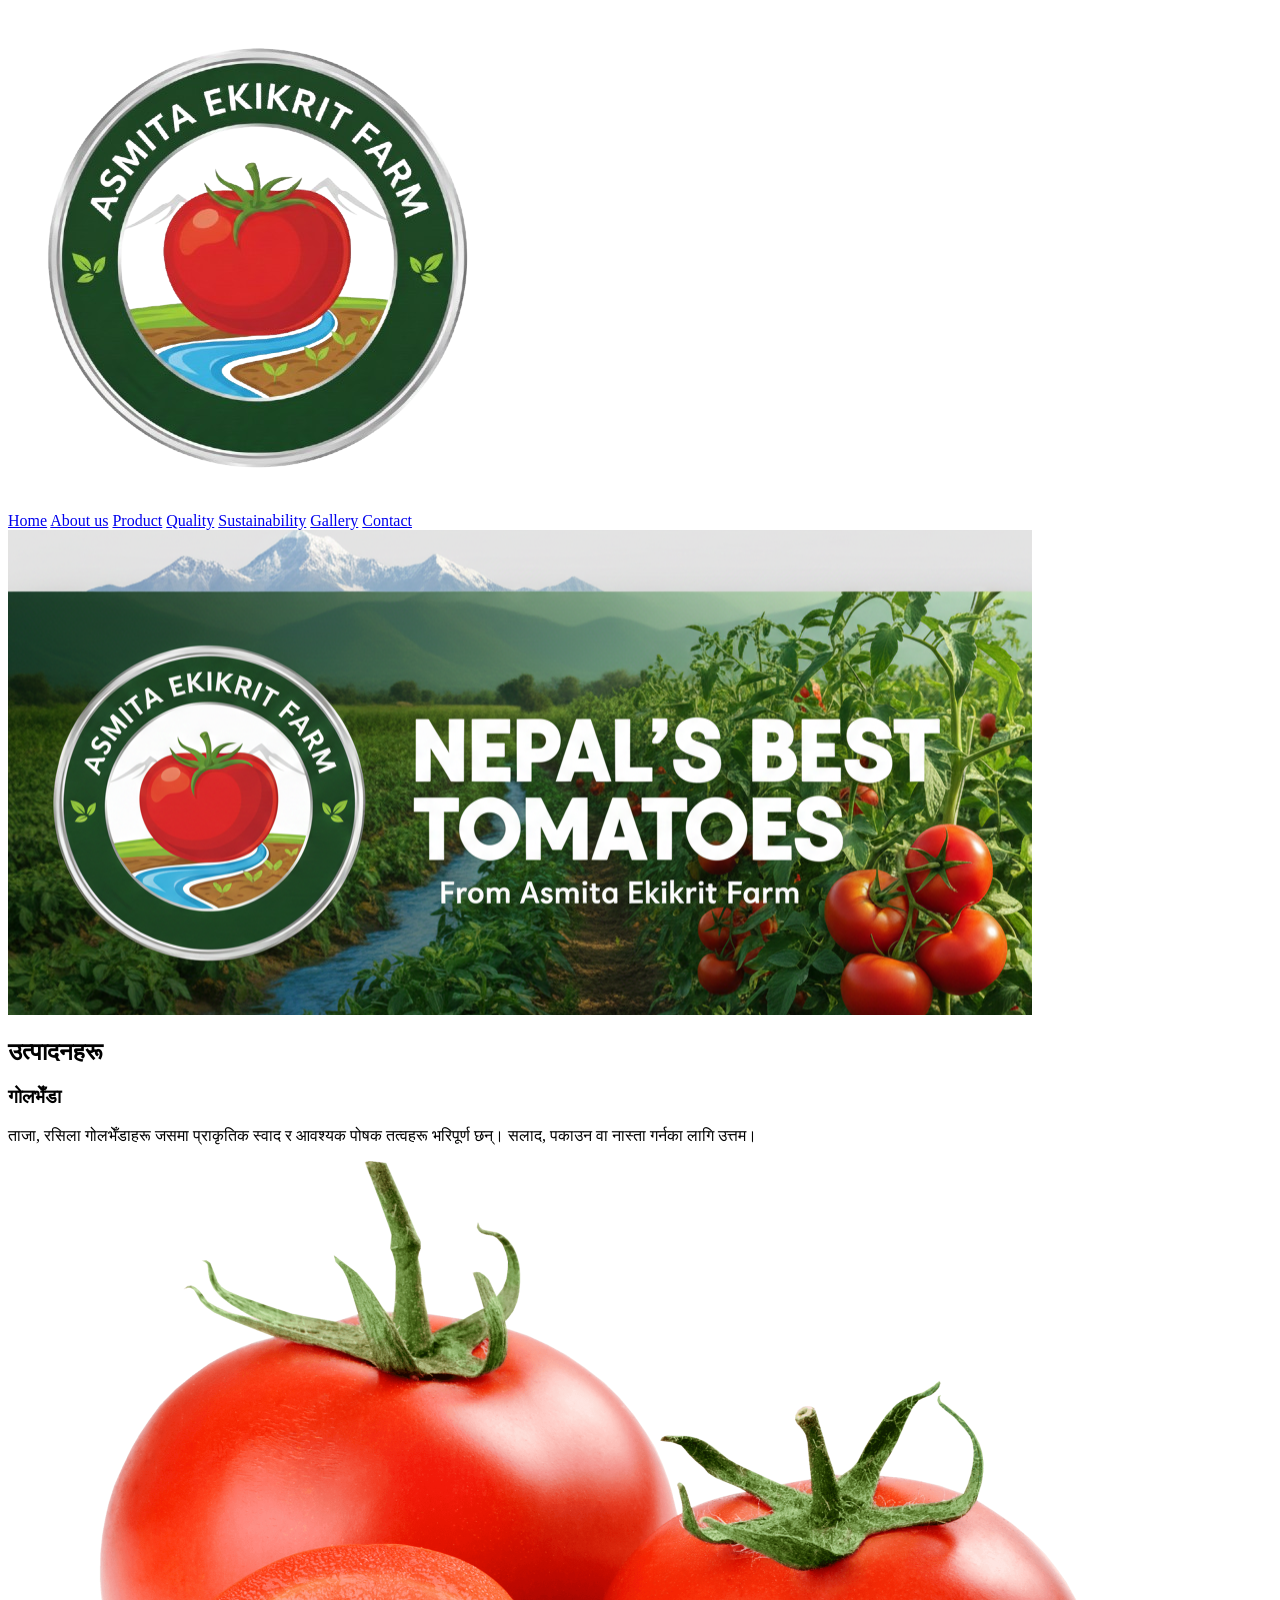
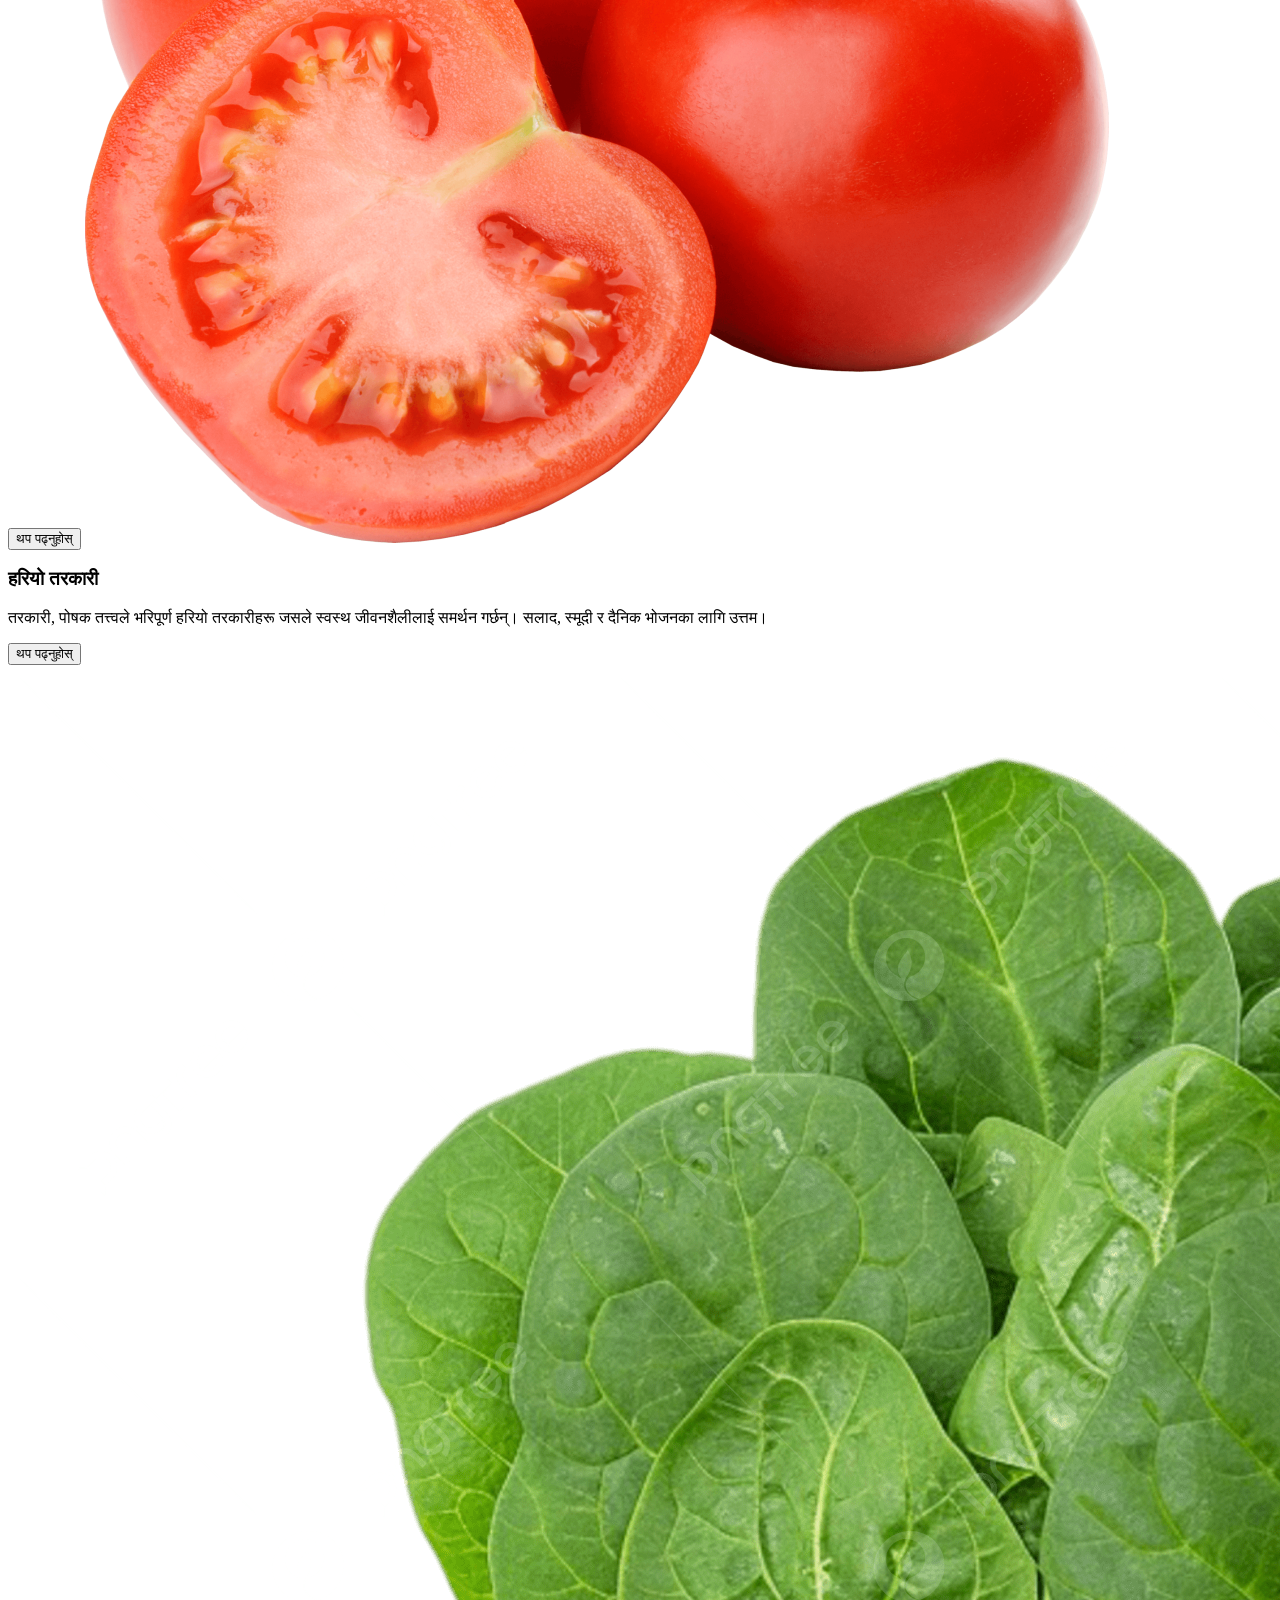
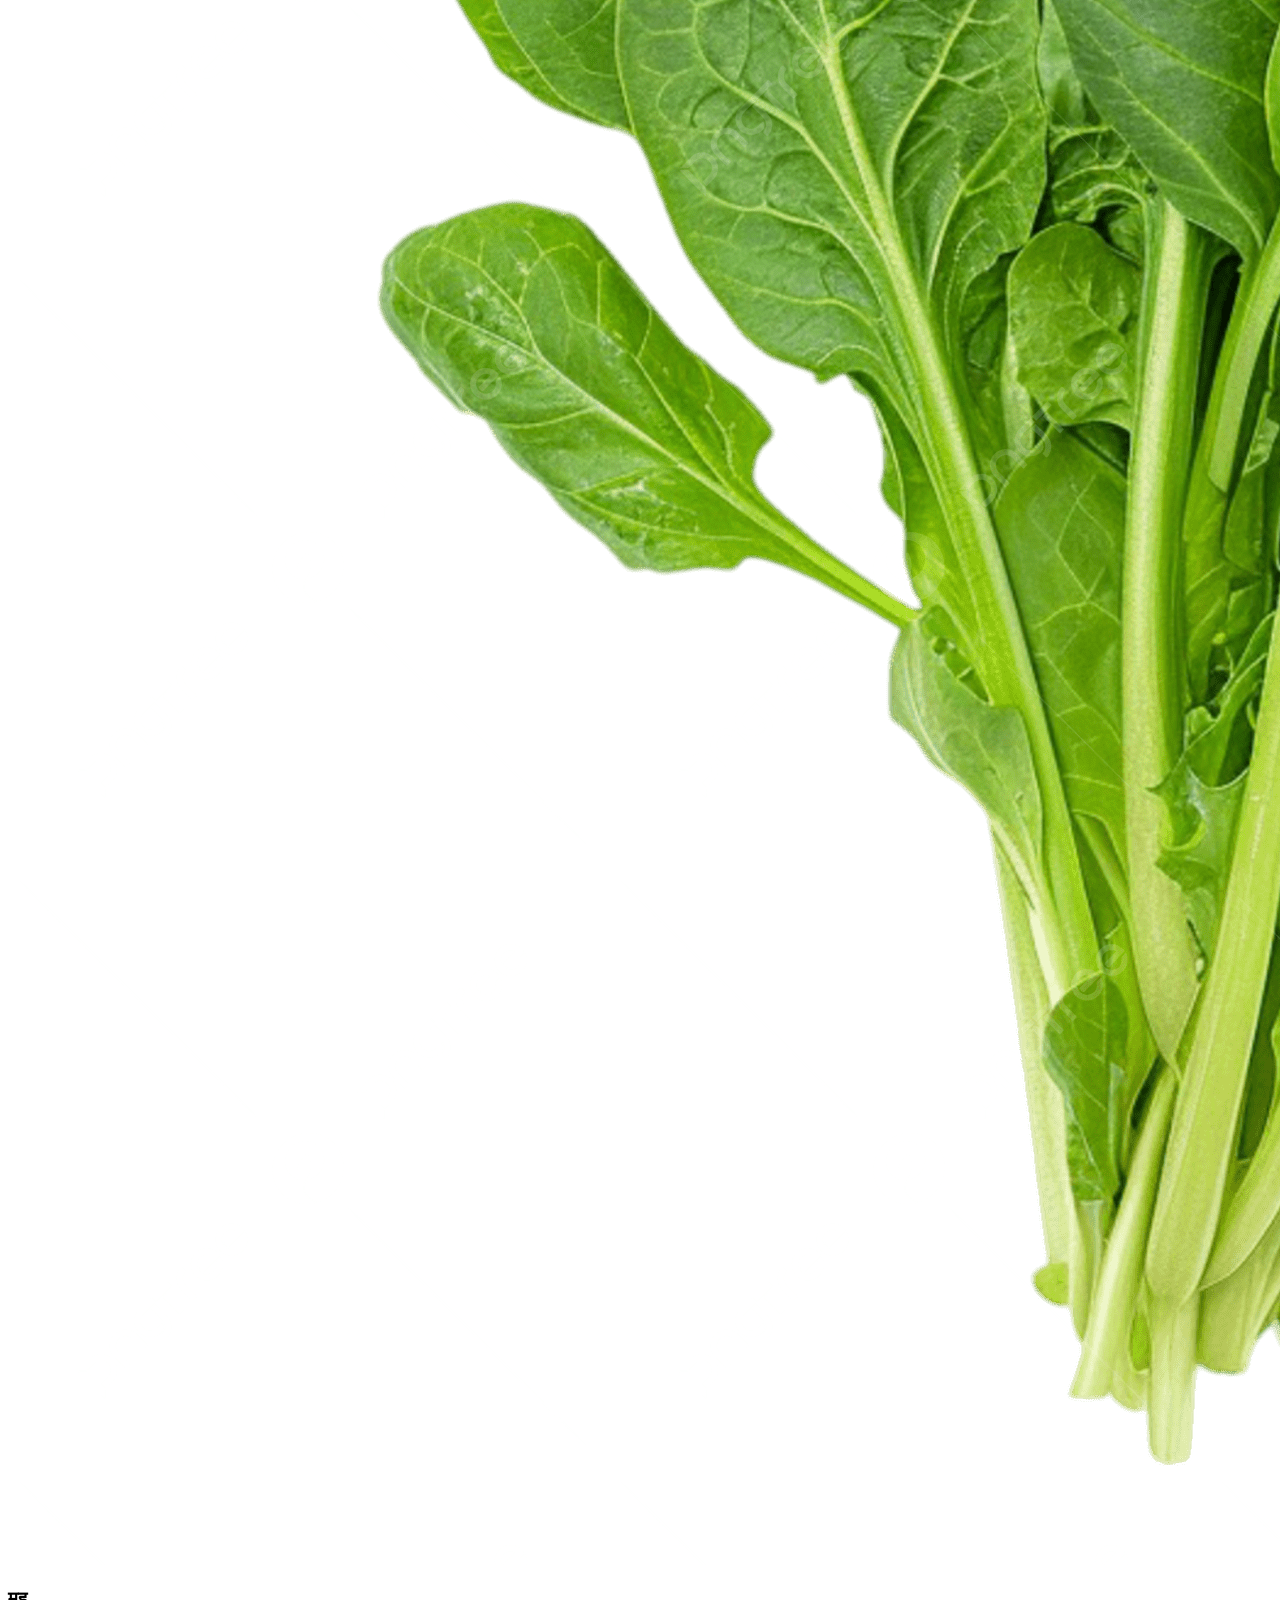
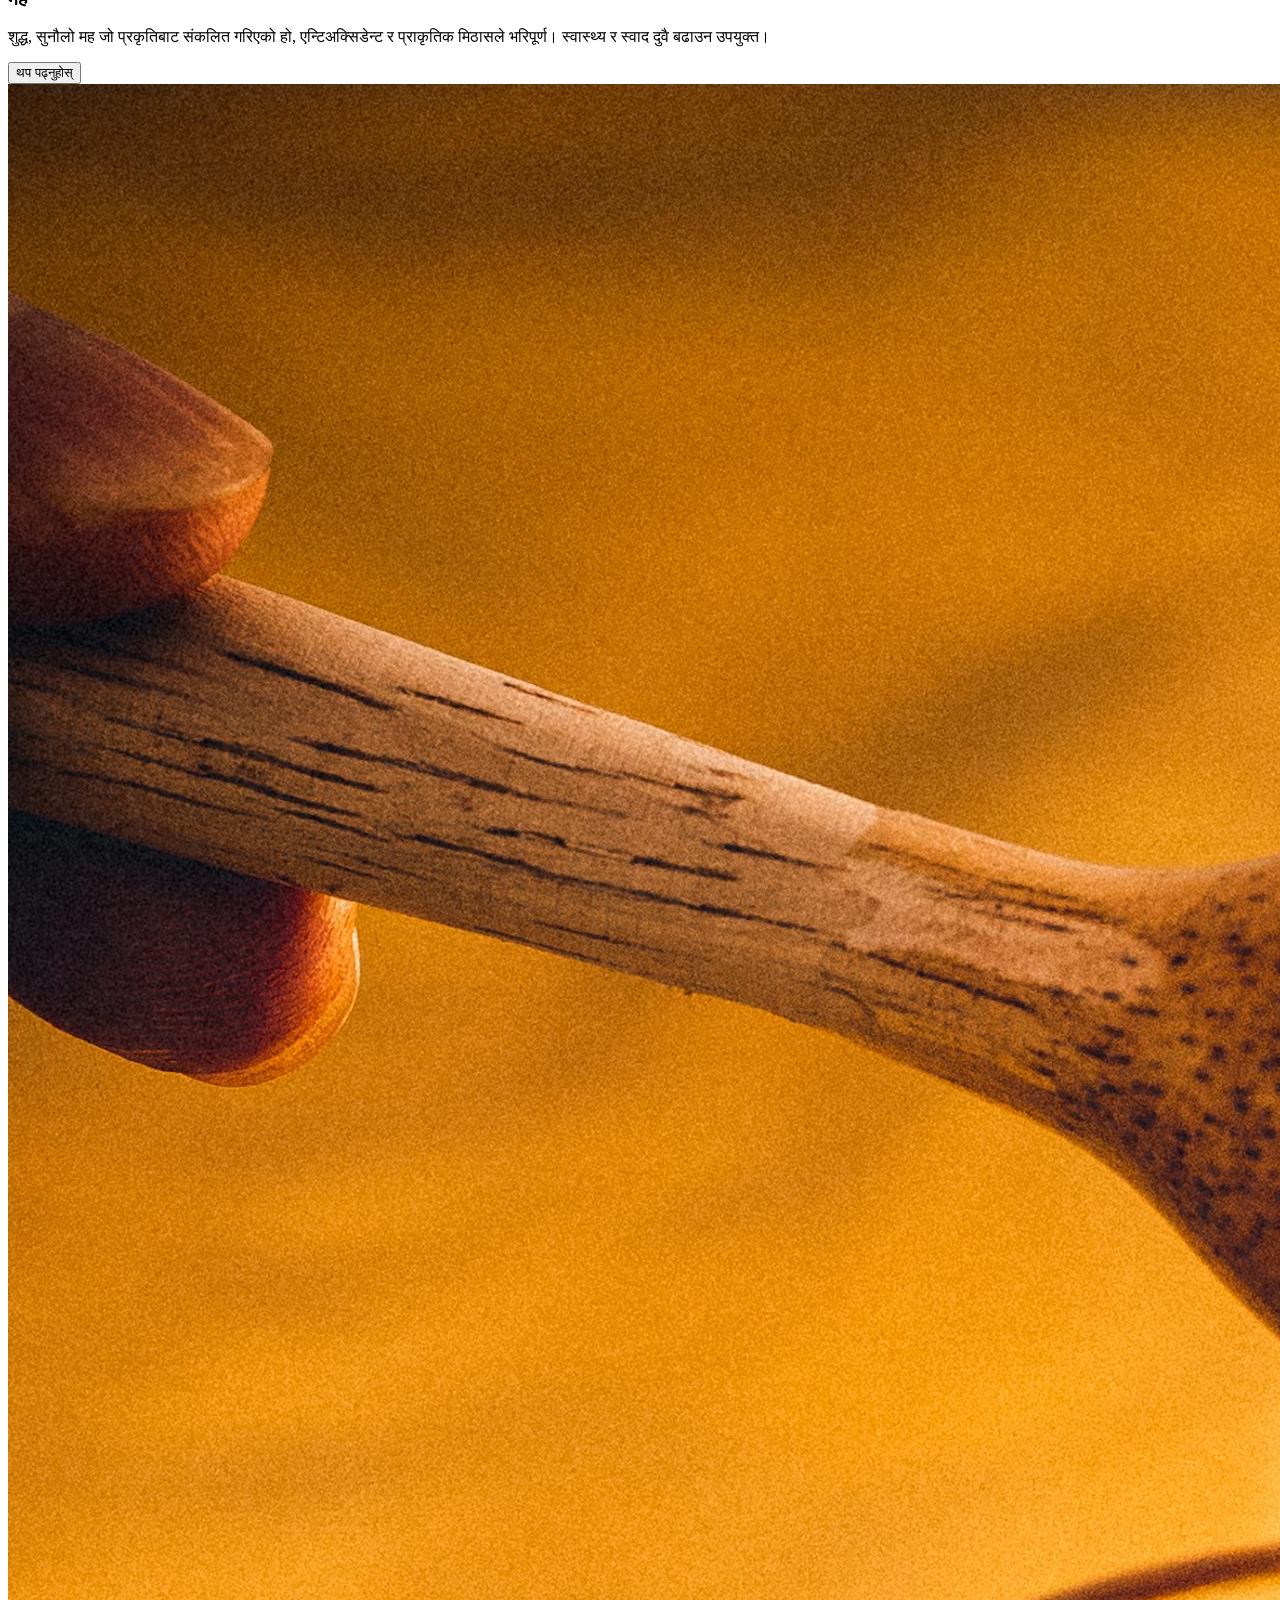
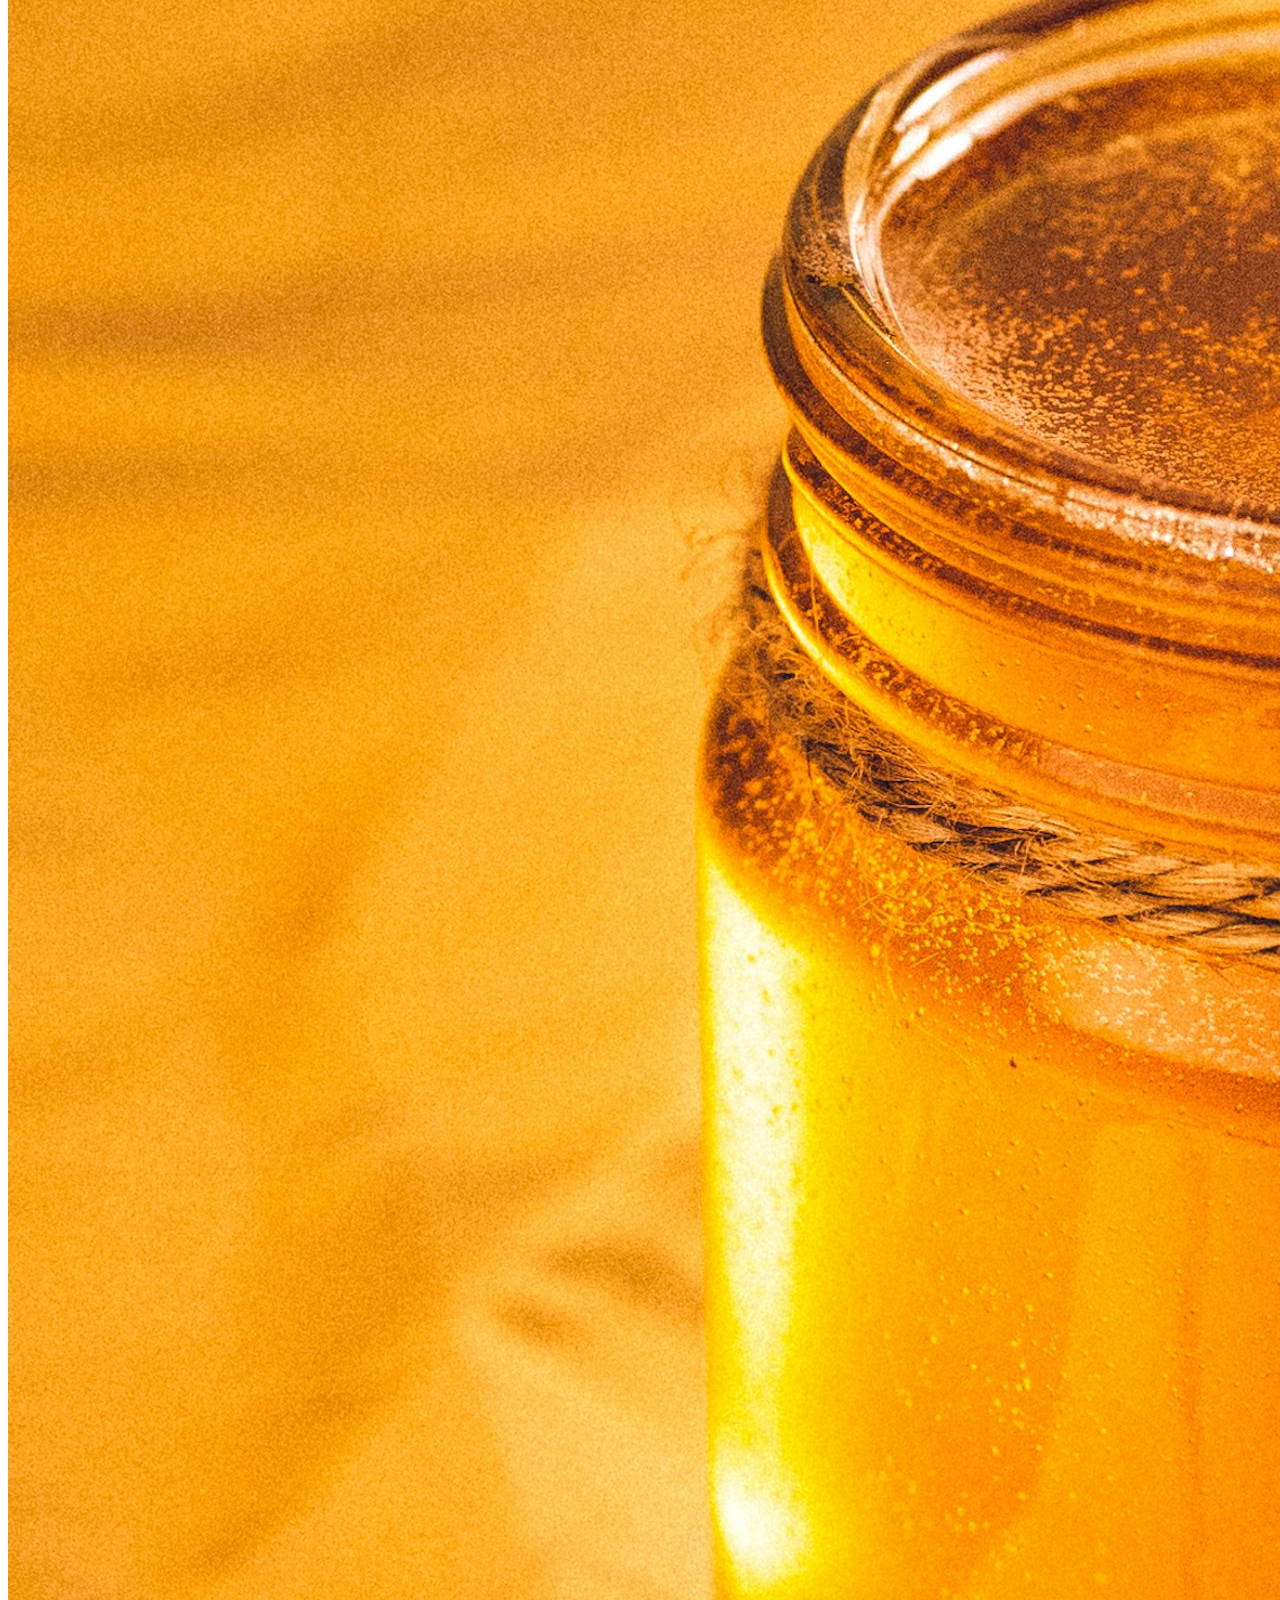
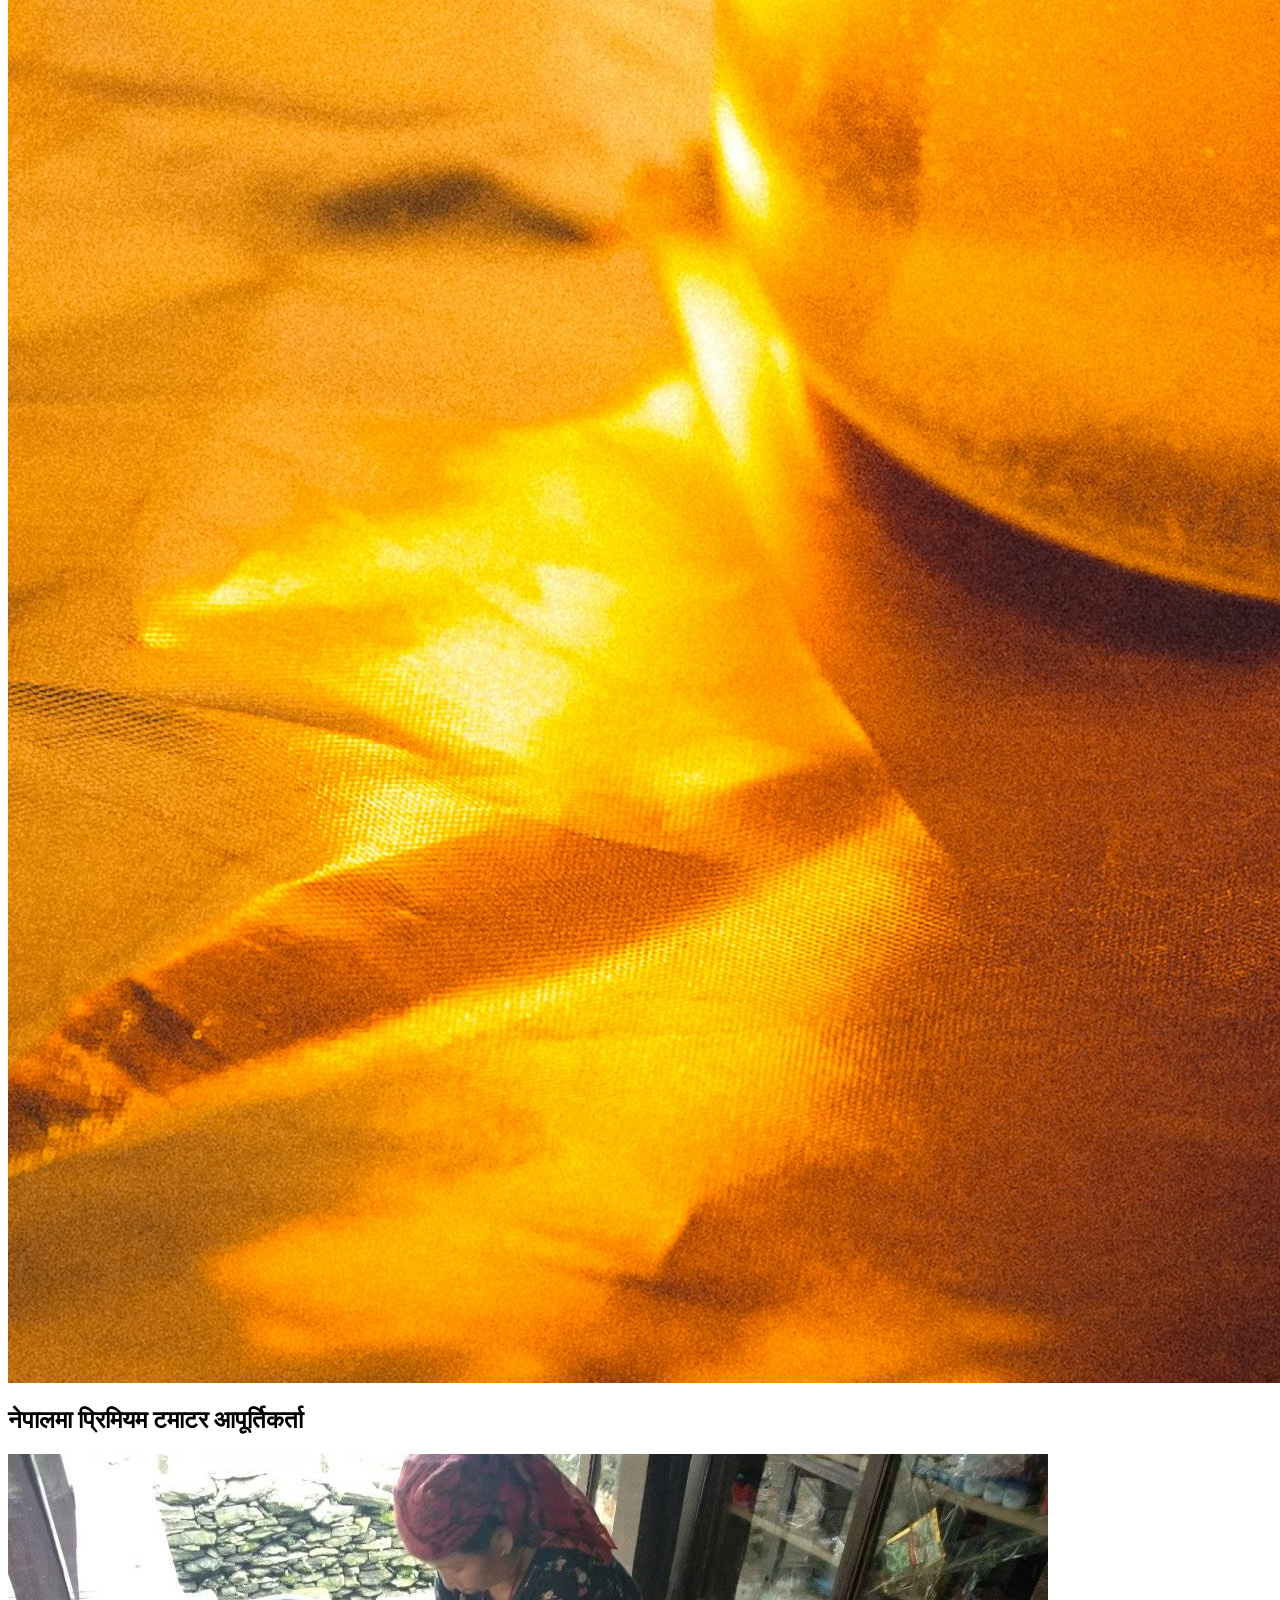
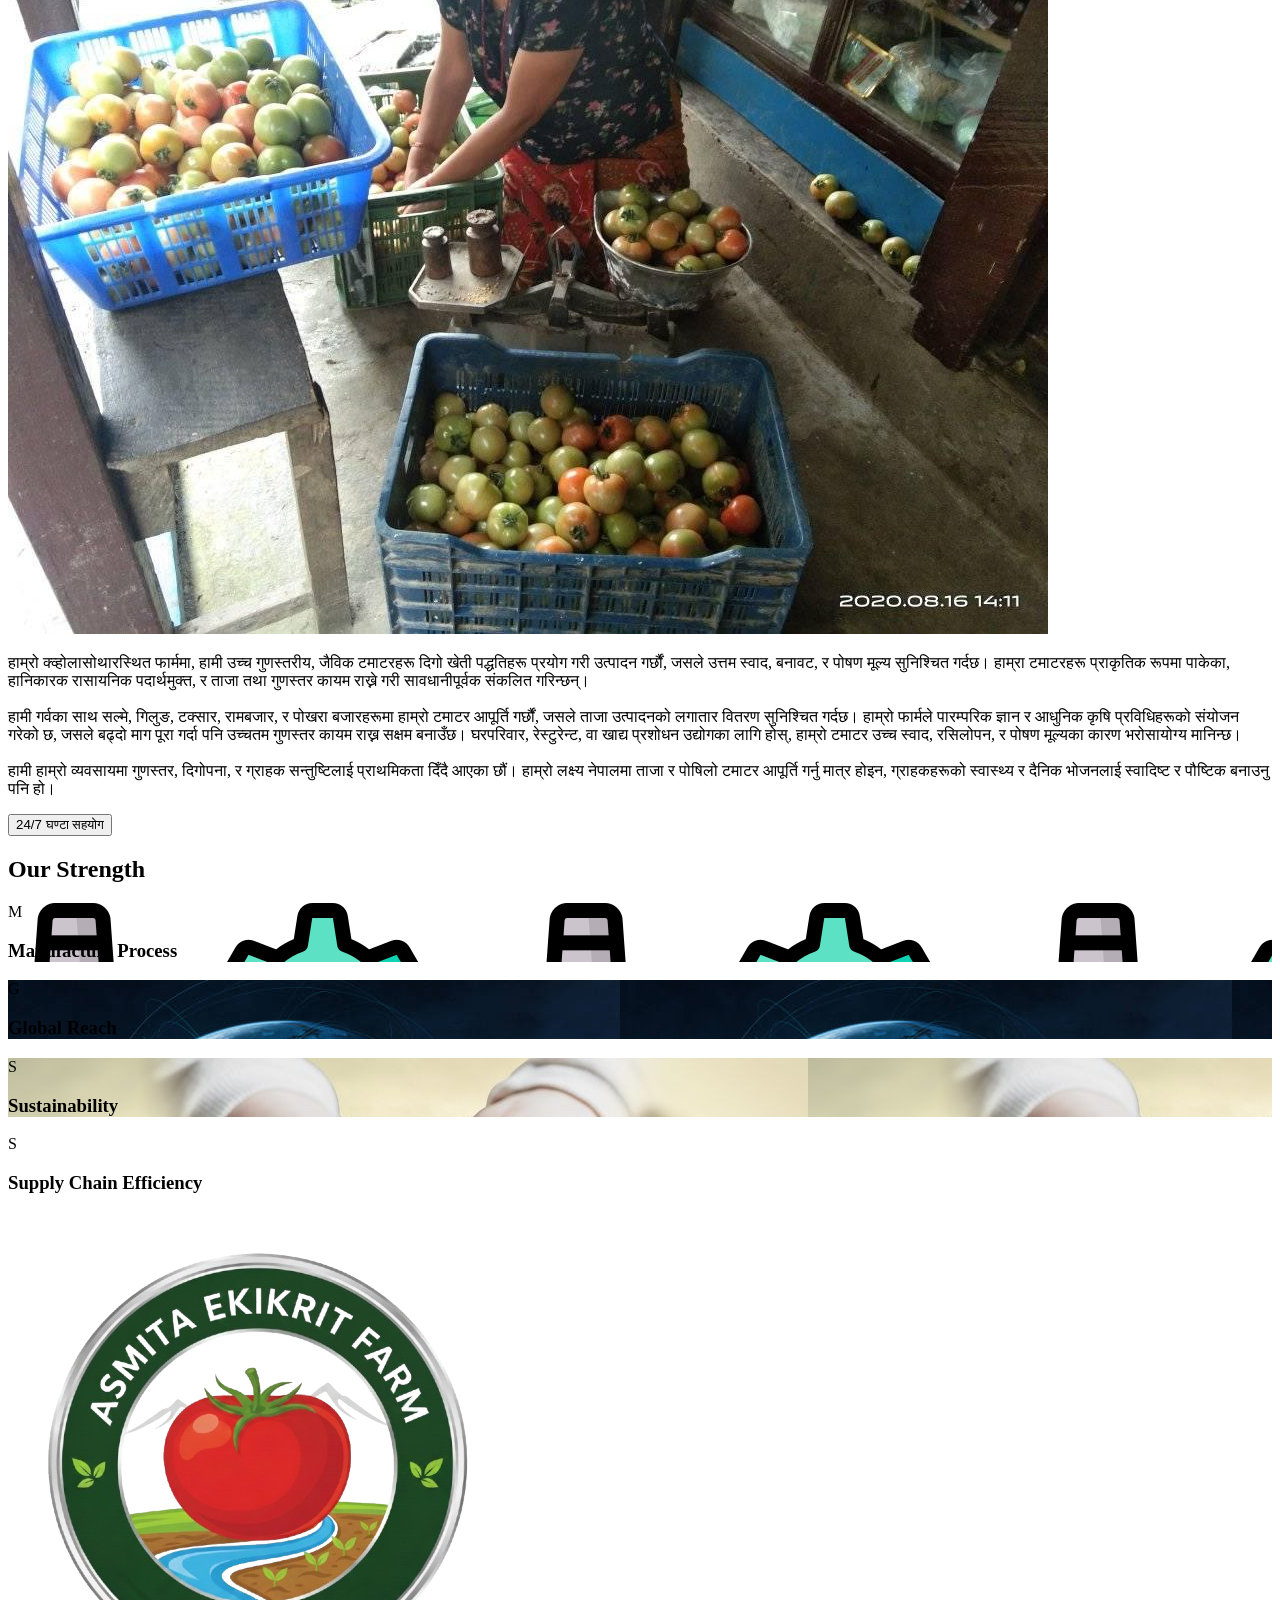
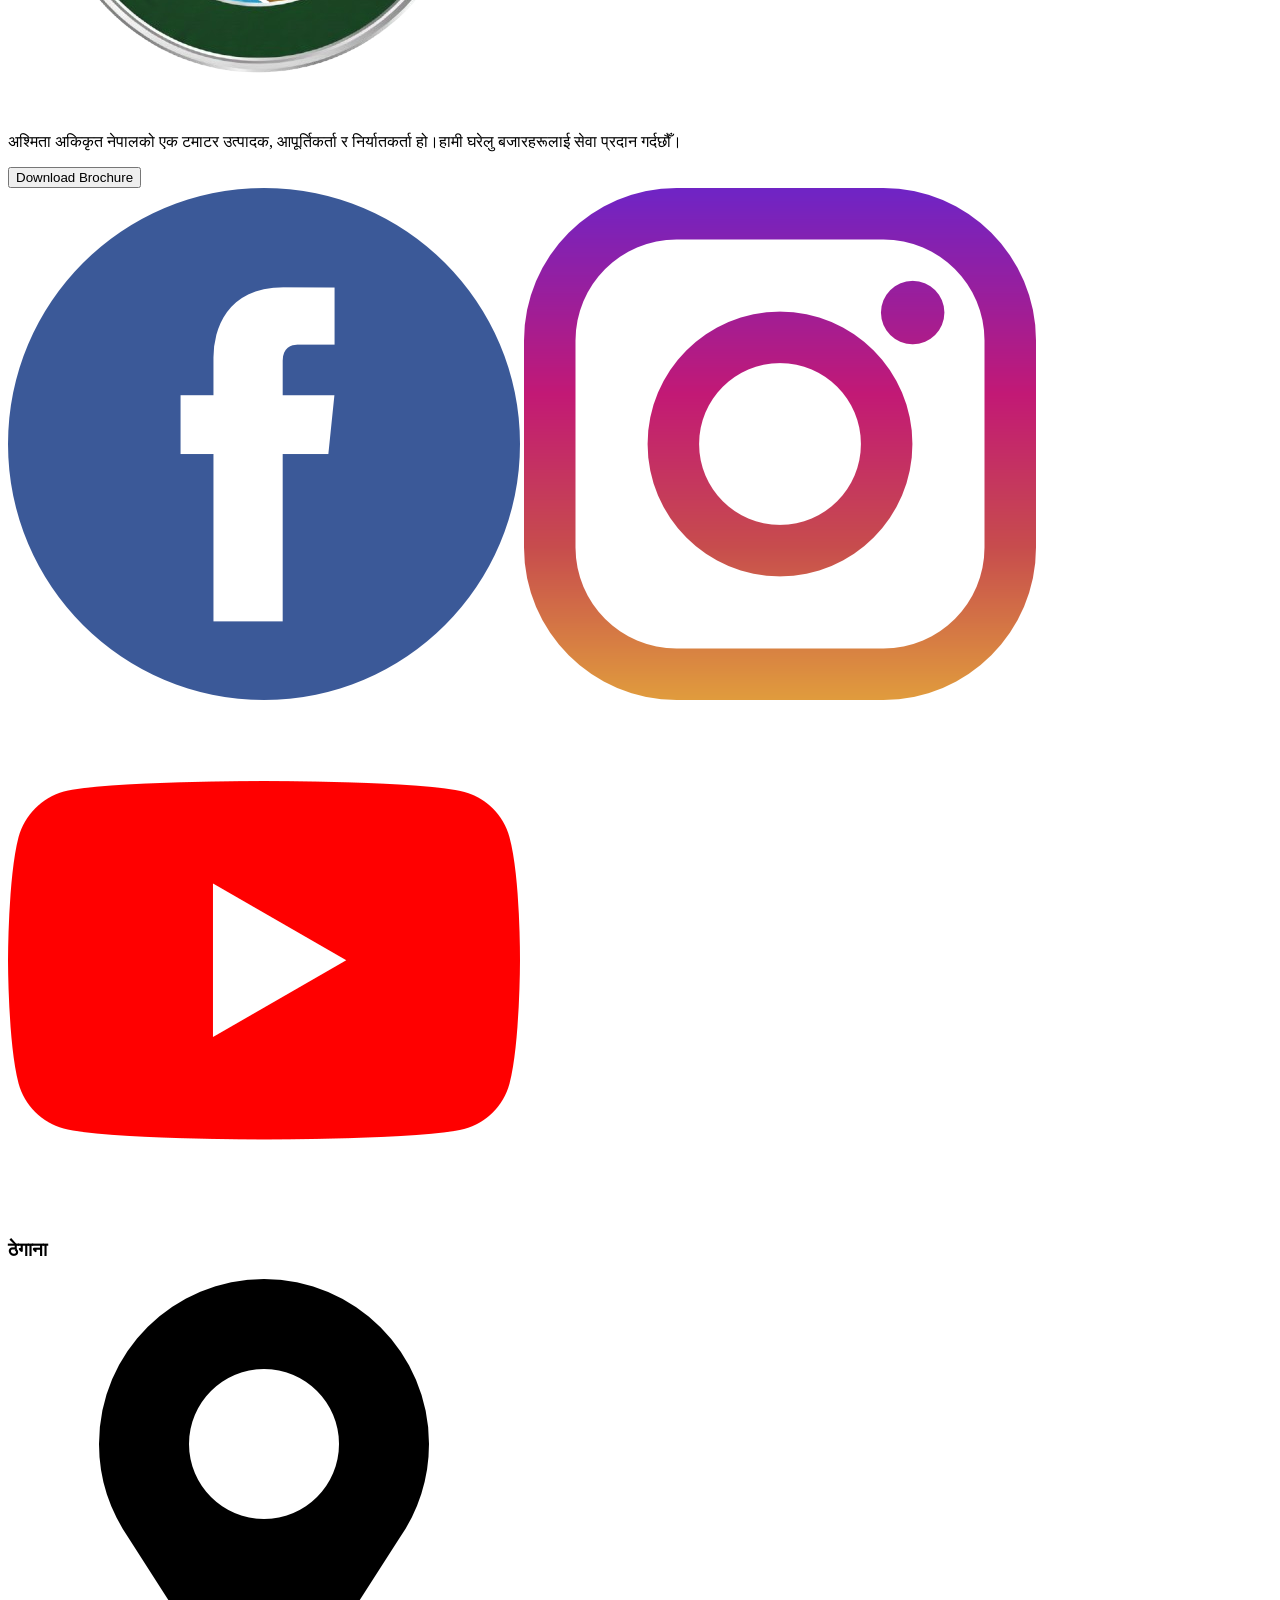
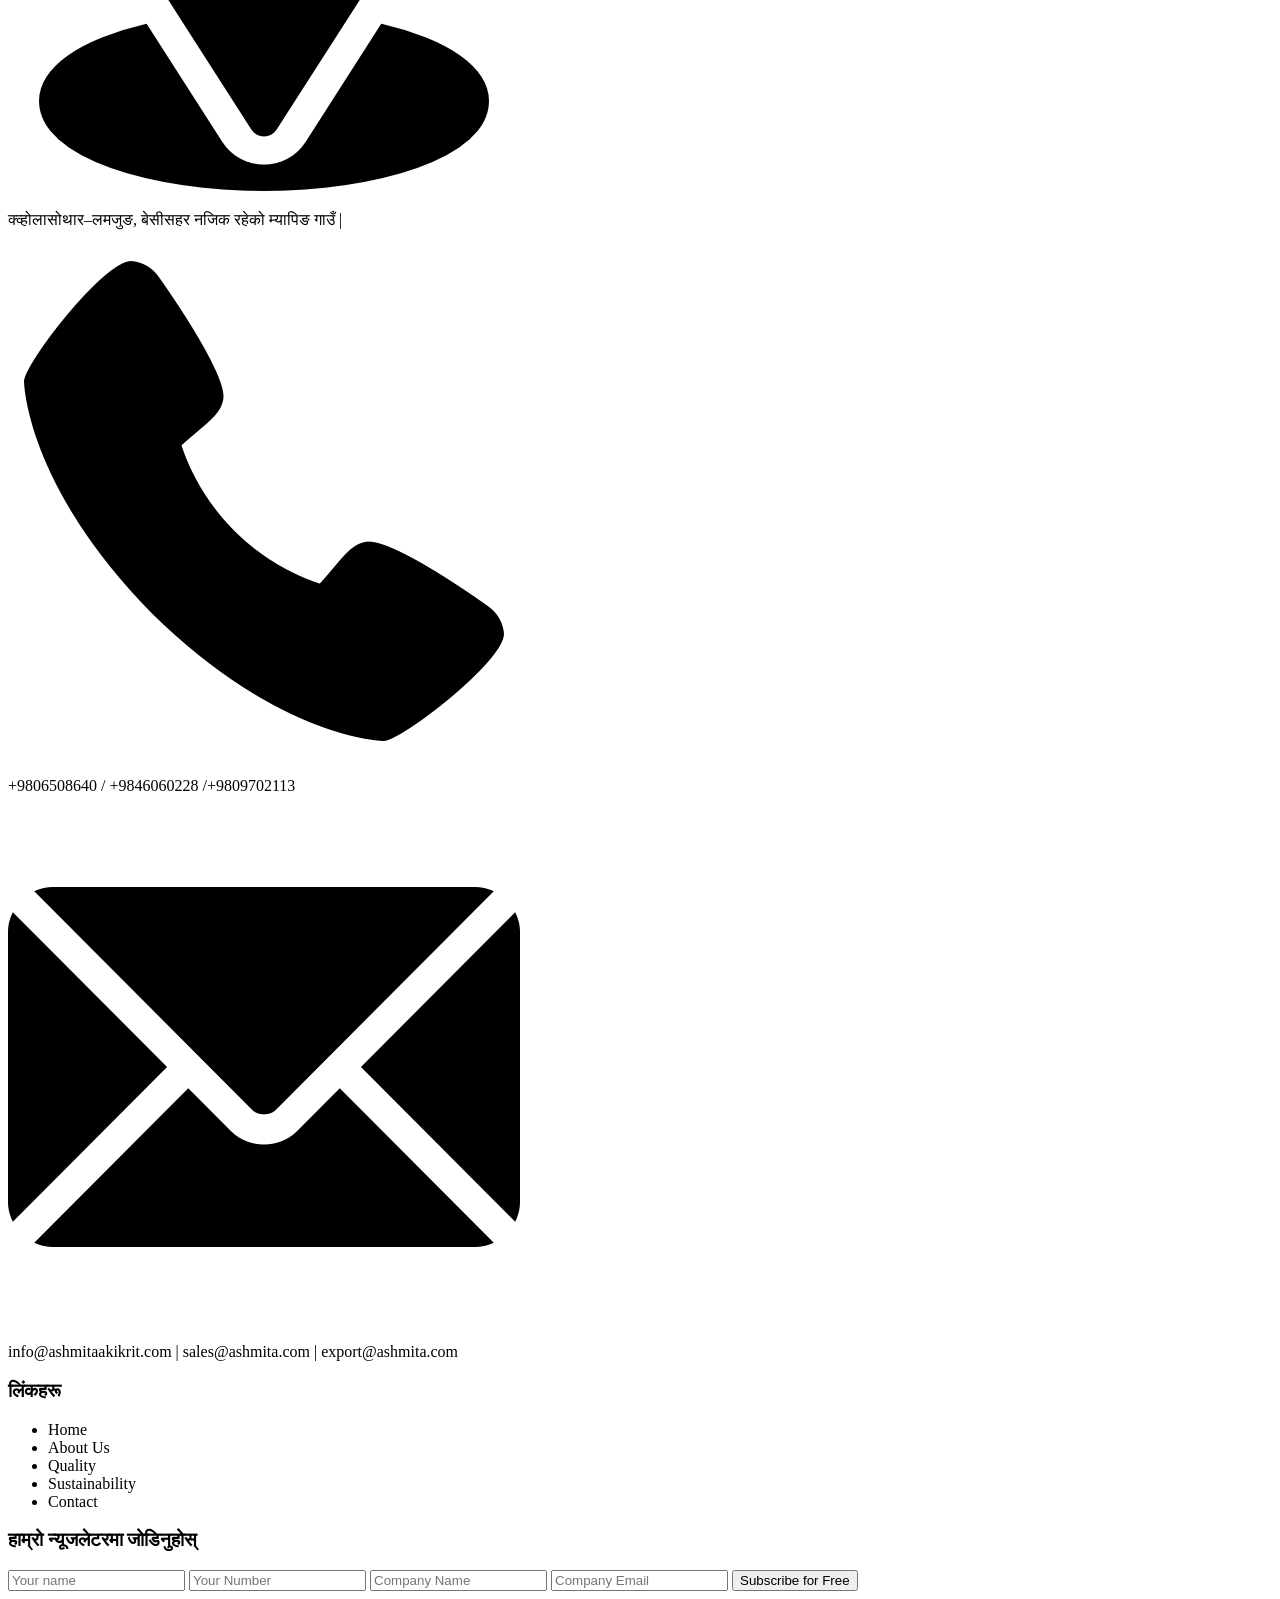
==== index.html @ 780a7db2 "Add files via upload" ====
<!DOCTYPE html>
<html lang="en">
<head>
    <meta charset="UTF-8">
    <meta name="viewport" content="width=device-width, initial-scale=1.0">
    <title>Document</title>
    <link rel="stylesheet" href="index.css">
    
</head>
<body>
    <header>        
        <nav id="navCont">
           <div id="logo">
            <img id="logo-img" src="/image/logo-removebg-preview.png" alt="logo alt">
        </div>

            <a class="nav" href="#home">Home</a>
            <a class="nav" href="#">About us</a>
            <a class="nav" href="#">Product</a>
            <a class="nav" href="#">Quality</a>
            <a class="nav" href="#">Sustainability</a>
            <a class="nav" href="#">Gallery</a>
            <a class="nav" href="#">Contact</a>
        </nav>
    </header>



    




    <main>
        <div id="banner">
            <img id="banner-pho" src="/image/banner2.png" alt="banner">
        </div>
        


    
            <h2 id="prod">उत्पादनहरू</h2>

            <div id="products">

            <!--product 1-->
              <div class="prod-box">
                <h3 >गोलभेँडा</h3>
                <p class="textpr">ताजा, रसिला गोलभेँडाहरू जसमा प्राकृतिक स्वाद र आवश्यक पोषक तत्वहरू भरिपूर्ण छन्। सलाद, पकाउन वा नास्ता गर्नका लागि उत्तम।

                </p>

                <div class="btn-img" >
                <button class="read">थप पढ्नुहोस्</button>
                <img class="p-img" src="/image/tomato.png" alt="">
            </div>
            </div>

            <!--prooduct2-->
            <div class="prod-box">
                <h3 >हरियो तरकारी</h3>
                <p class="textpr">तरकारी, पोषक तत्त्वले भरिपूर्ण हरियो तरकारीहरू जसले स्वस्थ जीवनशैलीलाई समर्थन गर्छन्। सलाद, स्मूदी र दैनिक भोजनका लागि उत्तम।
                </p>
                 <div class="btn-img">
                 <button class="read">थप पढ्नुहोस्</button>
                 <img class="p-img" src="/image/green2.png" alt="">
                </div>
            </div>

            <!--product 3-->


            <div class="prod-box">
                <h3 >मह</h3>
                 <p class="textpr">शुद्ध, सुनौलो मह जो प्रकृतिबाट संकलित गरिएको हो, एन्टिअक्सिडेन्ट र प्राकृतिक मिठासले भरिपूर्ण। स्वास्थ्य र स्वाद दुवै बढाउन उपयुक्त।
                 </p>
                 <div class="btn-img">
                 <button class="read">थप पढ्नुहोस्</button>
                 <img class="p-img" src="/image/hoeny.jpg" alt="">
                 </div>
            </div>

        </div>

        





        

        <h2 id="hsupply">नेपालमा प्रिमियम टमाटर आपूर्तिकर्ता</h2>
         <div id="supply">
          
            <div id="supplydesc">
                <img id="supplyimg" src="/image/supply.jpg" alt="">
                <p id="psupply">
                    हाम्रो क्व्होलासोथारस्थित फार्ममा, हामी उच्च <span class="bold-sup"> गुणस्तरीय, जैविक </span> टमाटरहरू दिगो खेती पद्धतिहरू प्रयोग गरी उत्पादन गर्छौं, जसले उत्तम स्वाद, बनावट, र पोषण मूल्य सुनिश्चित गर्दछ। हाम्रा टमाटरहरू प्राकृतिक रूपमा पाकेका, हानिकारक रासायनिक पदार्थमुक्त, र ताजा तथा गुणस्तर कायम राख्ने गरी सावधानीपूर्वक संकलित गरिन्छन्।
                    <br>
                    <br>
                         हामी गर्वका साथ सल्मे, <span class="bold-sup"> गिलुङ, टक्सार, रामबजार, र पोखरा </span> बजारहरूमा हाम्रो टमाटर आपूर्ति गर्छौं, जसले ताजा उत्पादनको लगातार वितरण सुनिश्चित गर्दछ। हाम्रो फार्मले पारम्परिक ज्ञान र आधुनिक कृषि प्रविधिहरूको संयोजन गरेको छ, जसले बढ्दो माग पूरा गर्दा पनि उच्चतम गुणस्तर कायम राख्न सक्षम बनाउँछ। घरपरिवार, रेस्टुरेन्ट, वा खाद्य प्रशोधन उद्योगका लागि होस्, हाम्रो टमाटर उच्च स्वाद, रसिलोपन, र पोषण मूल्यका कारण भरोसायोग्य मानिन्छ।
                    <br>
                    <br>
                        हामी हाम्रो व्यवसायमा गुणस्तर, दिगोपना, र ग्राहक सन्तुष्टिलाई प्राथमिकता दिँदै आएका छौं। हाम्रो लक्ष्य नेपालमा ताजा र पोषिलो टमाटर आपूर्ति गर्नु मात्र होइन, ग्राहकहरूको स्वास्थ्य र दैनिक भोजनलाई स्वादिष्ट र पौष्टिक बनाउनु पनि हो।

                </p>
             </div>
             <button id="supplybtn">24/7 घण्टा सहयोग</button>
        </div>

        



<h2 id="h-stren">Our Strength</h2>

<div id="strength">
    <div id="str-cont">

        <div class="str-box" style="background-image: url('/image/manufacture.png');">
            <p class="p-str">M</p>
            <h3 class="h-str">Manufacture Process</h3>
        </div>

        <div class="str-box" style="background-image: url('/image/global2.jpg');">
            <p class="p-str">G</p>
            <h3 class="h-str">Global Reach</h3>
        </div>

        <div class="str-box" style="background-image: url('/image/sustainability.jpg');">
            <p class="p-str">S</p>
            <h3 class="h-str">Sustainability</h3>
        </div>

        <div class="str-box" style="background-image: url('/image/supply.avif');">
            <p class="p-str">S</p>
            <h3 class="h-str">Supply Chain Efficiency</h3>
        </div>

    </div>
</div>
    </main>


<footer>
    <div id="footer">

        <!-- First Column -->
        <div class="footer-c">
            <img id="logo-e" src="/image/logo-removebg-preview.png" alt="">

            <p id="p-e">
                अश्मिता अकिकृत नेपालको एक टमाटर उत्पादक, आपूर्तिकर्ता र निर्यातकर्ता हो।हामी घरेलु बजारहरूलाई सेवा प्रदान गर्दछौँ।
            </p>

            <button id="btn-e">Download Brochure</button>

            <div id="social">
                <a href="#"><img class="img-e" src="/image/facebook.png" alt=""></a>
                <a href="#"><img class="img-e" src="/image/instagram.png" alt=""></a>
                <a href="#"><img class="img-e" src="/image/youtube.png" alt=""></a>
            </div>
        </div>

        <!-- Second Column -->
        <div class="footer-c">
            <h3 class="info-he">ठेगाना</h3>

            <div class="info">
                <img class="info-img" src="/image/location.png" alt="">
                <p>क्व्होलासोथार–लमजुङ, बेसीसहर नजिक रहेको म्यापिङ गाउँ |</p>
            </div>

            <div class="info">
                <img class="info-img" src="/image/phone-call.png" alt="">
                <p>+9806508640 / +9846060228 /+9809702113</p>
            </div>

            <div class="info">
                <img class="info-img" src="/image/email.png" alt="">
                <p>info@ashmitaakikrit.com | sales@ashmita.com | export@ashmita.com</p>
            </div>
        </div>

        <!-- Third Column -->
        <div class="footer-c">
            <h3 class="info-he">लिंकहरू</h3>

            <ul id="list-links">
                <li>Home</li>
                <li>About Us</li>
                <li>Quality</li>
                <li>Sustainability</li>
                <li>Contact</li>
            </ul>
        </div>

        <!-- Fourth Column -->
        <div id="footer-join" class="footer-c">
            <h3 class="info-he">हाम्रो न्यूजलेटरमा जोडिनुहोस्</h3>
            <form action="/index.php">
            <input class="input" placeholder="Your name" type="text">
            <input class="input" placeholder="Your Number" type="number">
            <input class="input" placeholder="Company Name" type="text">
            <input class="input" placeholder="Company Email" type="email">

            <button type="submit" id="sub">Subscribe for Free</button>
            </form>
        </div>

    </div>
</footer>
     <script src="ind2ex.js"></script>
    
</body>
</html>
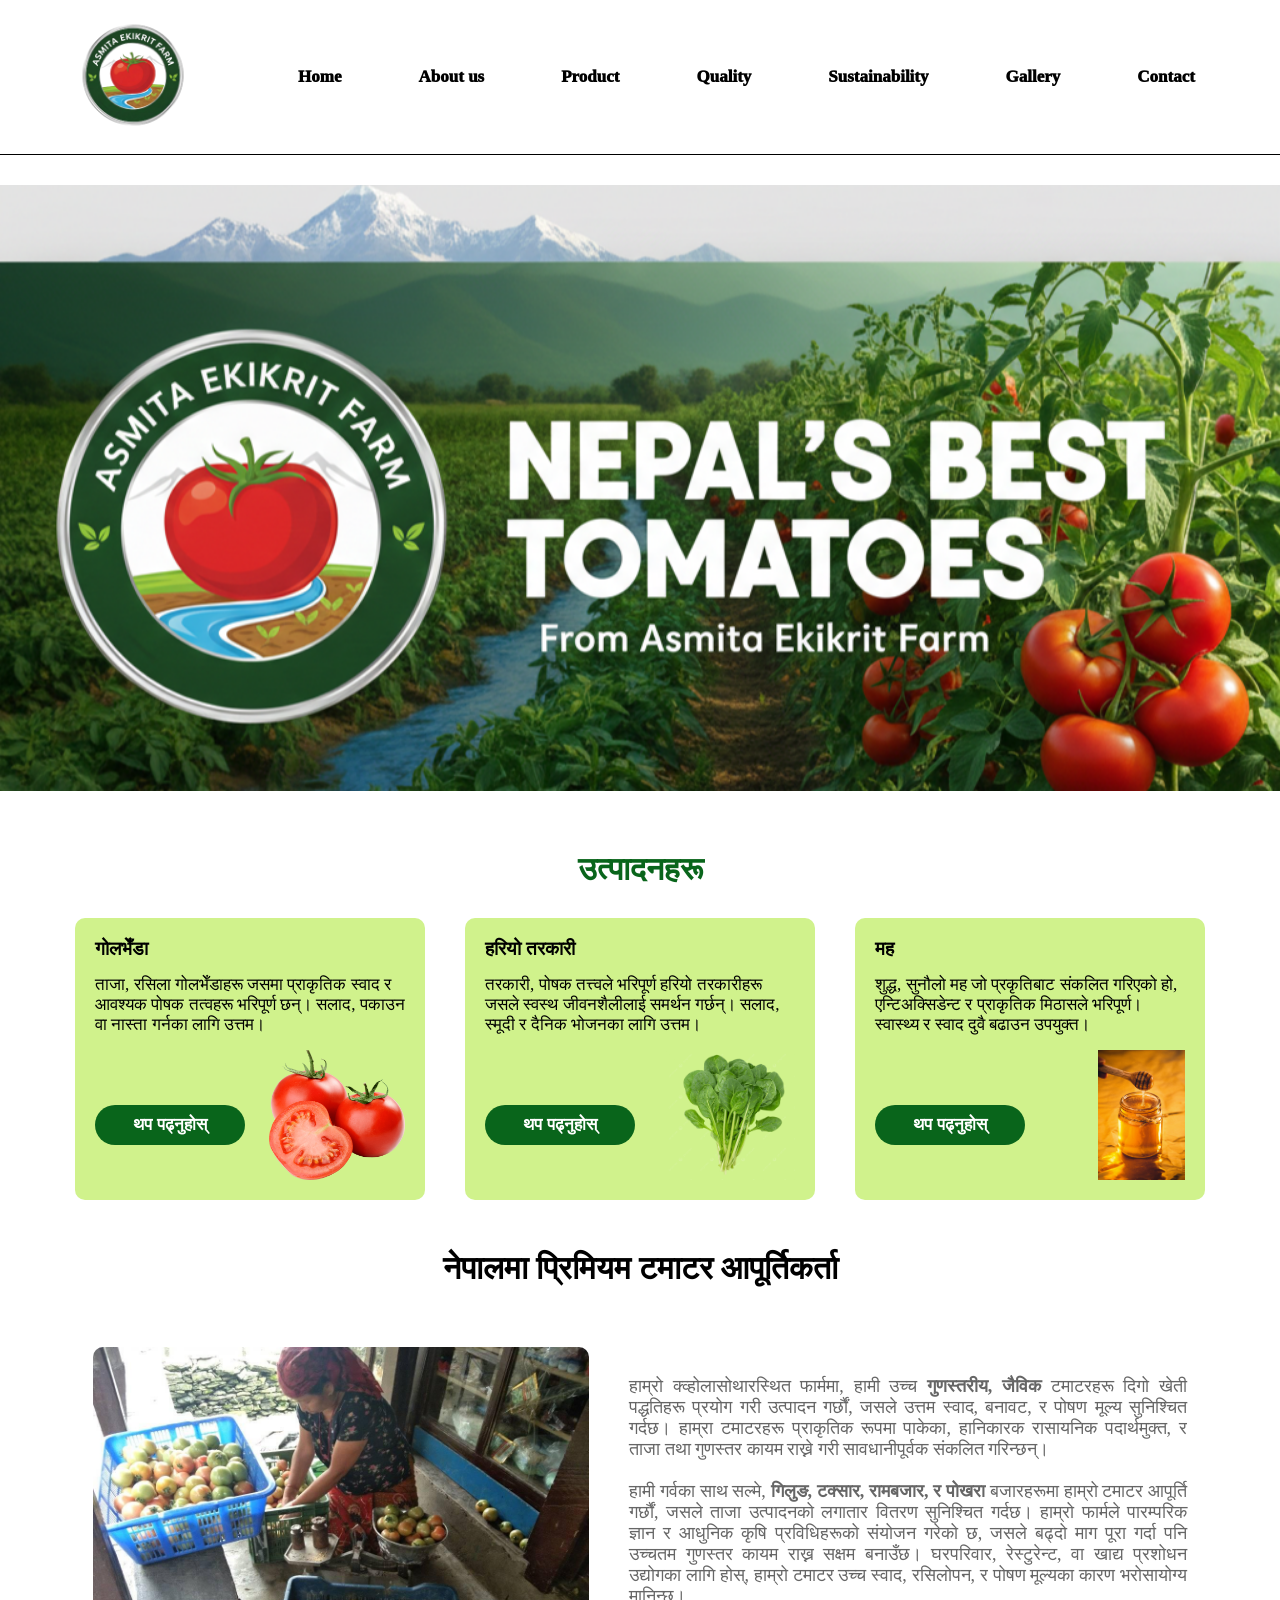
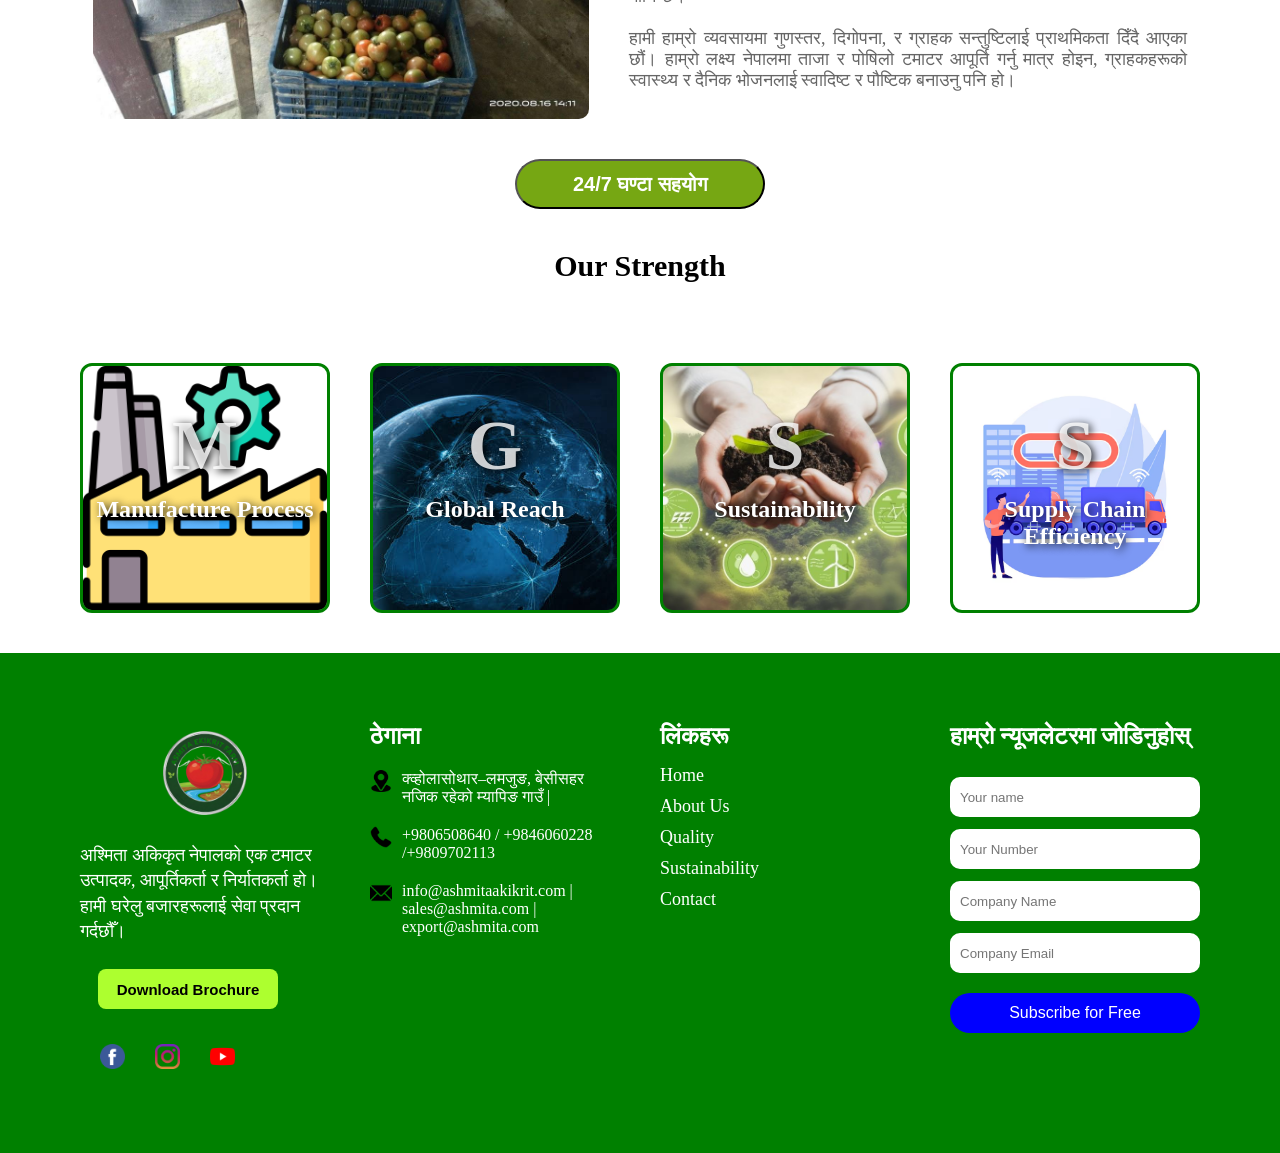
==== commit 3a39faad: "Update index.html" ====
--- a/index.html
+++ b/index.html
@@ -4,7 +4,7 @@
     <meta charset="UTF-8">
     <meta name="viewport" content="width=device-width, initial-scale=1.0">
     <title>Document</title>
-    <link rel="stylesheet" href="index.css">
+    <link rel="stylesheet" href="css/index.css">
     
 </head>
 <body>
@@ -214,4 +214,5 @@
      <script src="ind2ex.js"></script>
     
 </body>
-</html>+
+</html>
--- a/css/index.css
+++ b/css/index.css
@@ -0,0 +1,419 @@
+*{
+    margin:0;
+    padding:0;
+    box-sizing: border-box;
+}
+
+#navCont{
+    display:flex;
+    align-items: center;
+    justify-content: space-evenly;
+     background-color: white;
+     padding:15px 20px;
+     border-bottom: 1px solid black;
+     
+     
+    
+
+}
+#logo-img{
+    height: 120px;
+    width: 120px;
+    margin-right: 40px;
+    
+}
+.nav{
+    text-decoration: none;
+    font-size: 17px;
+    padding: 8px 12px; 
+    color:black;
+    font-weight: 1000;
+    transition:border-bottom 0.2s;
+}
+.nav:hover{ 
+    border-bottom: 5px solid green;
+    
+}
+
+@media (max-width:768px)
+{
+    #navCont{
+        flex-wrap: wrap;
+
+    }
+    #logo-img{
+        height: 70px;
+        width: 70px;
+        margin:0;
+    }
+    .nav{
+        font-size: 15px;
+
+    }
+}
+
+
+
+
+
+
+
+#banner{
+     margin-top: 30px;
+
+}
+#banner-pho{
+    width: 100%;
+    height:auto;
+    display: block;
+}
+
+
+
+
+
+
+
+#prod{
+    text-align: center;
+    font-weight: 900;
+    color: #09651B ;
+    font-size: 2em;
+    margin-top:60px;
+    
+}
+
+#products{
+    margin-top: 30px;
+    width: 100%;
+    background-color:white;
+    display: flex;
+    flex-wrap: wrap;
+    justify-content: center;
+    gap:40px;
+}
+.prod-box{
+    width:350px;
+    background-color:#d0f28c;
+    border-radius: 10px;
+    padding: 20px;
+
+}
+.textpr{
+    font-size:17px;
+    font-weight: normal;
+    margin:15px 0;
+}
+.read{
+    margin-top: 20px;
+    height: 40px;
+    width: 150px;
+    background-color: #09651B ;
+    border-radius: 20px;
+    color:white;
+    font-weight: bold;
+    font-size: 17px;
+    border:none;
+    cursor: pointer;
+    transition:0.4s;
+
+
+    }
+    .read:hover{
+        width:160px;     
+        
+    }
+    .p-img{
+        height: 130px;
+        transition: height 0.5s ease;
+        
+    }
+    .p-img:hover{
+        height: 140px;
+    }
+   
+
+    .btn-img{
+        display: flex;
+        justify-content: space-between;
+        align-items: center;
+       
+    }
+
+
+
+
+
+
+
+
+
+
+
+
+
+
+
+
+
+
+
+
+
+
+
+
+
+
+
+
+
+
+ #hsupply{
+        font-size: 2em;
+        text-align: center;
+        margin-top: 50px;
+    }
+    #supply{
+        margin-top: 40px;
+        width:100%;
+        background-color: white;
+    }
+   
+    #supplydesc{
+        display: flex;
+        gap:40px;
+        justify-content: center;
+        align-items: center;
+        padding: 20px;
+        flex-wrap: wrap;
+       
+
+        
+    }
+    #supplyimg{
+        width: 40%;
+        height: auto; 
+        border-radius: 10px; 
+        
+          
+        
+    }
+    #psupply{
+        text-align: justify;
+        font-size: 18px;
+        width: 45%;
+        min-width: 300px;
+        color: #666666;
+       
+    }
+    .bold-sup{
+        font-weight: bold;
+        color:#666666;
+    }
+    #supplybtn{
+        height: 50px;
+        width:250px;
+        background-color: #76a713;
+        border-radius: 25px;
+        color: white;
+        font-size: 20px;
+        font-weight: bold;
+        margin: 20px auto;
+        display: block;
+        
+        
+    }
+
+    @media (max-width: 768px) {
+    #supplydesc {
+        flex-direction: column;
+        text-align: center;
+    }
+
+    #psupply {
+        width: 90%;
+        margin: 0;
+    }
+
+    #supplyimg {
+        width: 80%;
+        margin: 0 auto;
+    }
+
+    #supplybtn {
+        width: 200px;
+        font-size: 18px;
+    }
+}
+
+
+
+
+
+
+
+
+
+    #strength {
+    width: 100%;
+    background-color: white;
+    padding: 40px 0;
+}
+
+#h-stren {
+    text-align: center;
+    font-size: 30px;
+    margin: 40px 0;
+
+}
+
+#str-cont {
+    display: flex;
+    flex-wrap: wrap;
+    justify-content: center;
+    gap: 40px;
+}
+
+.str-box {
+    height: 250px;
+    width: 250px;
+    border: 3px solid green;
+    border-radius: 12px;
+    background-size: cover;
+    background-position: center;
+    position: relative;
+    overflow: hidden;
+    transition: transform 0.3s ease, border 0.3s ease;
+}
+
+.str-box:hover {
+    transform: scale(1.05);
+    border-width: 4px;
+}
+
+.p-str {
+    text-align: center;
+    font-size: 70px;
+    font-weight: 900;
+    color: rgba(255,255,255,0.8);
+    margin-top: 40px;
+    text-shadow: 2px 2px 8px black;
+}
+
+.h-str {
+    text-align: center;
+    margin-top: 10px;
+    font-size: 24px;
+    color: white;
+    text-shadow: 2px 2px 8px black;
+}
+
+
+
+
+
+
+
+   #footer {
+    width: 100%;
+    background-color: green;
+    display: flex;
+    flex-wrap: wrap;
+    justify-content: center;
+    padding: 50px 20px;
+    color: white;
+}
+
+/* Footer Columns */
+.footer-c {
+    width: 250px;
+    margin: 20px;
+}
+
+/* Logo */
+#logo-e {
+    height: 100px;
+    display: block;
+    margin: 0 auto;
+}
+
+/* Text */
+#p-e {
+    padding-top: 20px;
+    font-size: 18px;
+    line-height: 1.4;
+}
+
+/* Brochure Button */
+#btn-e {
+    height: 40px;
+    width: 180px;
+    font-size: 15px;
+    color: black;
+    font-weight: 600;
+    background-color: greenyellow;
+    border-radius: 8px;
+    margin: 25px 18px;
+    display: block;
+    border: none;
+    
+}
+
+/* Social Icons */
+#social {
+    display: flex;
+    margin-top: 10px;
+}
+
+.img-e {
+    height: 45px;
+    padding: 10px;
+    margin-left: 10px;
+}
+
+/* Address Section */
+.info {
+    display: flex;
+    gap: 10px;
+    margin-top: 20px;
+}
+
+.info-img {
+    height: 22px;
+}
+
+.info-he {
+    font-size: 24px;
+    margin-bottom: 15px;
+}
+
+/* Links List */
+#list-links li {
+    list-style: none;
+    margin-bottom: 10px;
+    font-size: 18px;
+    cursor: pointer;
+}
+
+/* Newsletter */
+.input {
+    height: 40px;
+    width: 100%;
+    margin-top: 12px;
+    border-radius: 10px;
+    border: none;
+    padding-left: 10px;
+}
+
+#sub {
+    height: 40px;
+    width: 100%;
+    border-radius: 20px;
+    color: white;
+    font-size: 16px;
+    background-color: blue;
+    border: none;
+    margin-top: 20px;
+    cursor: pointer;
+}
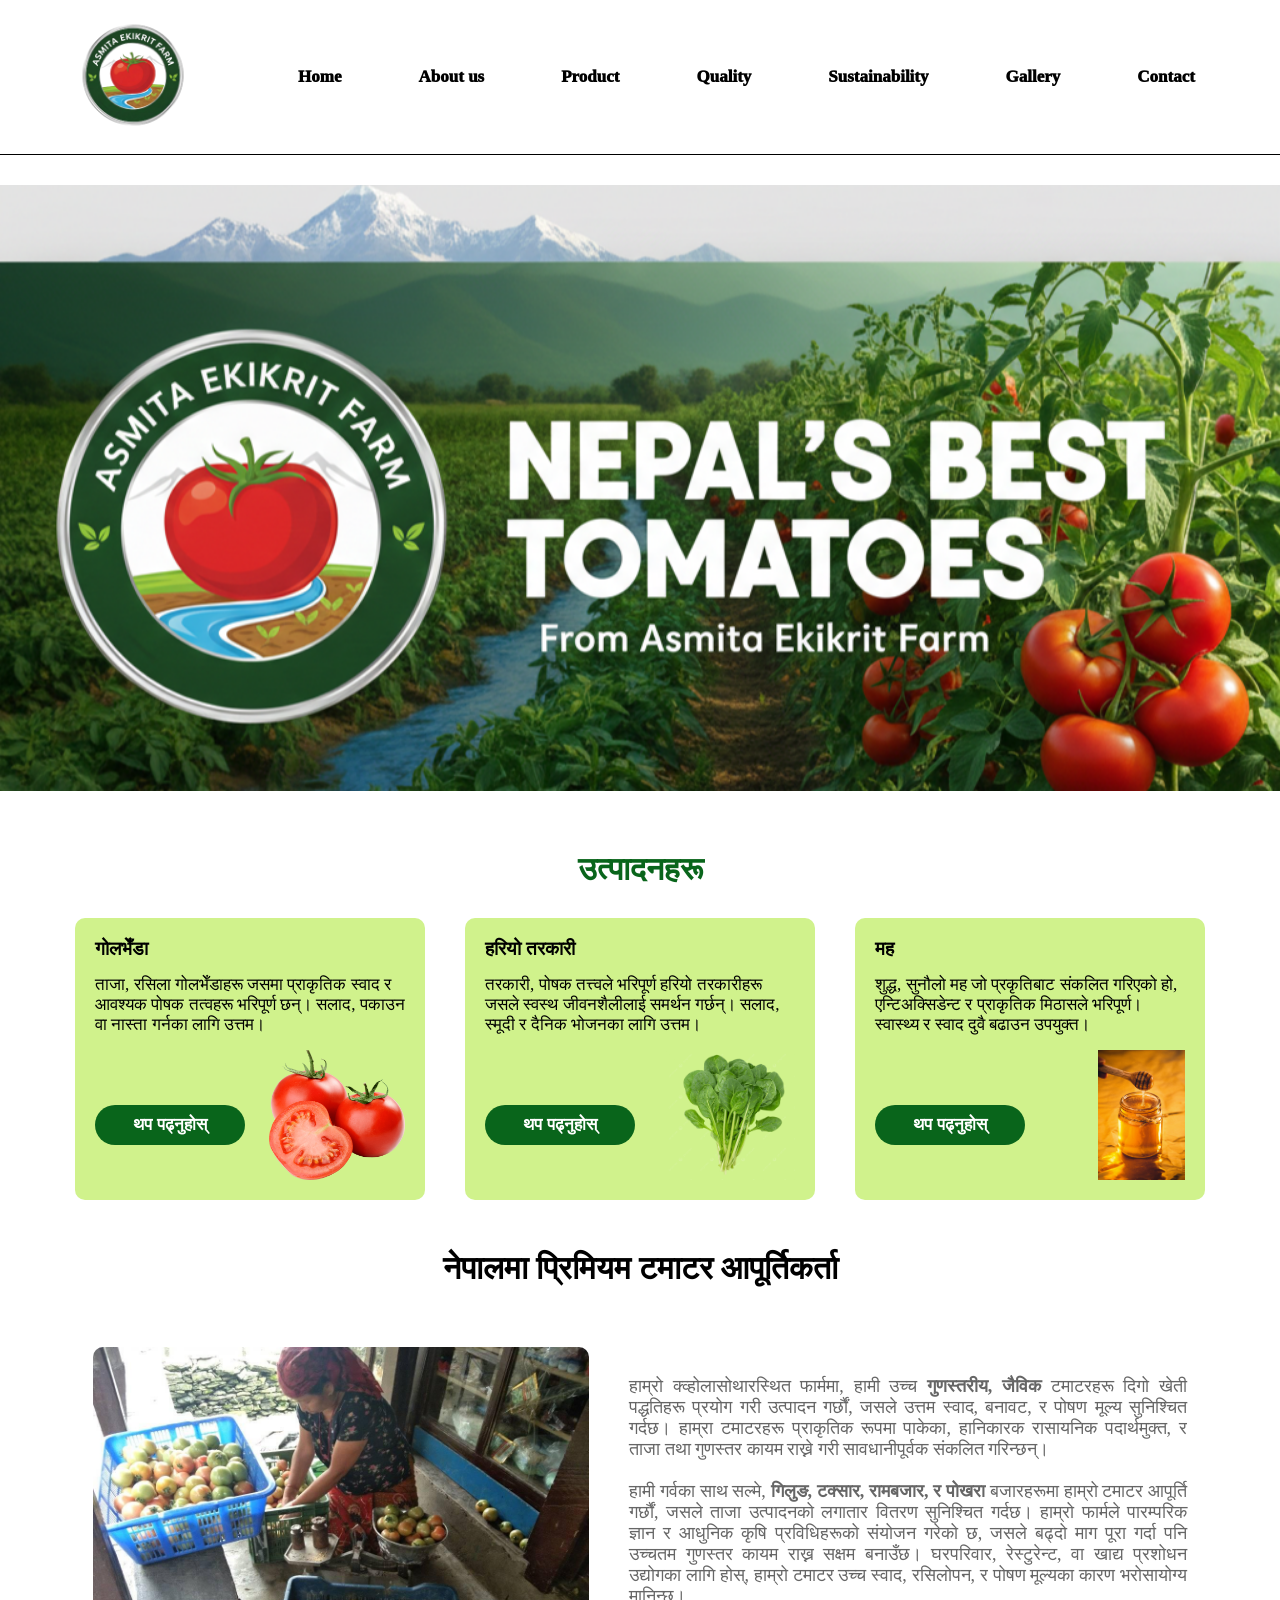
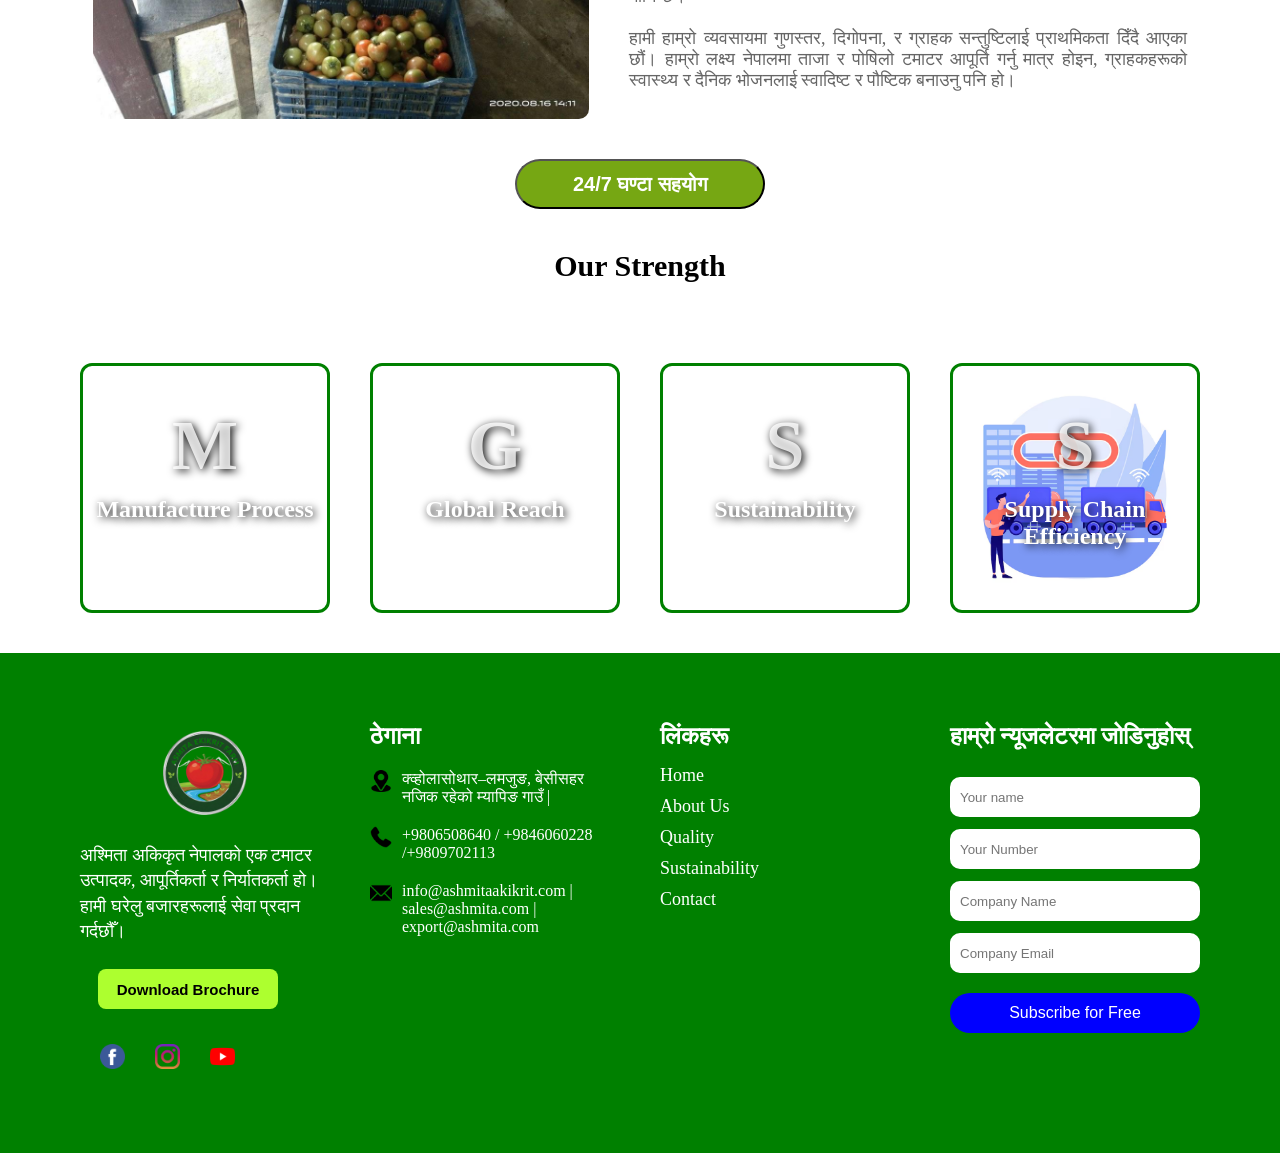
==== commit e8986ff6: "Update index.html" ====
--- a/index.html
+++ b/index.html
@@ -11,7 +11,7 @@
     <header>        
         <nav id="navCont">
            <div id="logo">
-            <img id="logo-img" src="/image/logo-removebg-preview.png" alt="logo alt">
+            <img id="logo-img" src="image/logo-removebg-preview.png" alt="logo alt">
         </div>
 
             <a class="nav" href="#home">Home</a>
@@ -33,7 +33,7 @@
 
     <main>
         <div id="banner">
-            <img id="banner-pho" src="/image/banner2.png" alt="banner">
+            <img id="banner-pho" src="image/banner2.png" alt="banner">
         </div>
         
 
@@ -52,7 +52,7 @@
 
                 <div class="btn-img" >
                 <button class="read">थप पढ्नुहोस्</button>
-                <img class="p-img" src="/image/tomato.png" alt="">
+                <img class="p-img" src="image/tomato.png" alt="">
             </div>
             </div>
 
@@ -63,7 +63,7 @@
                 </p>
                  <div class="btn-img">
                  <button class="read">थप पढ्नुहोस्</button>
-                 <img class="p-img" src="/image/green2.png" alt="">
+                 <img class="p-img" src="image/green2.png" alt="">
                 </div>
             </div>
 
@@ -76,7 +76,7 @@
                  </p>
                  <div class="btn-img">
                  <button class="read">थप पढ्नुहोस्</button>
-                 <img class="p-img" src="/image/hoeny.jpg" alt="">
+                 <img class="p-img" src="image/hoeny.jpg" alt="">
                  </div>
             </div>
 
@@ -94,7 +94,7 @@
          <div id="supply">
           
             <div id="supplydesc">
-                <img id="supplyimg" src="/image/supply.jpg" alt="">
+                <img id="supplyimg" src="image/supply.jpg" alt="">
                 <p id="psupply">
                     हाम्रो क्व्होलासोथारस्थित फार्ममा, हामी उच्च <span class="bold-sup"> गुणस्तरीय, जैविक </span> टमाटरहरू दिगो खेती पद्धतिहरू प्रयोग गरी उत्पादन गर्छौं, जसले उत्तम स्वाद, बनावट, र पोषण मूल्य सुनिश्चित गर्दछ। हाम्रा टमाटरहरू प्राकृतिक रूपमा पाकेका, हानिकारक रासायनिक पदार्थमुक्त, र ताजा तथा गुणस्तर कायम राख्ने गरी सावधानीपूर्वक संकलित गरिन्छन्।
                     <br>
@@ -118,22 +118,22 @@
 <div id="strength">
     <div id="str-cont">
 
-        <div class="str-box" style="background-image: url('/image/manufacture.png');">
+        <div class="str-box">
             <p class="p-str">M</p>
             <h3 class="h-str">Manufacture Process</h3>
         </div>
 
-        <div class="str-box" style="background-image: url('/image/global2.jpg');">
+        <div class="str-box">
             <p class="p-str">G</p>
             <h3 class="h-str">Global Reach</h3>
         </div>
 
-        <div class="str-box" style="background-image: url('/image/sustainability.jpg');">
+        <div class="str-box">
             <p class="p-str">S</p>
             <h3 class="h-str">Sustainability</h3>
         </div>
 
-        <div class="str-box" style="background-image: url('/image/supply.avif');">
+        <div class="str-box" style="background-image: url('image/supply.avif');">
             <p class="p-str">S</p>
             <h3 class="h-str">Supply Chain Efficiency</h3>
         </div>
@@ -148,7 +148,7 @@
 
         <!-- First Column -->
         <div class="footer-c">
-            <img id="logo-e" src="/image/logo-removebg-preview.png" alt="">
+            <img id="logo-e" src="image/logo-removebg-preview.png" alt="">
 
             <p id="p-e">
                 अश्मिता अकिकृत नेपालको एक टमाटर उत्पादक, आपूर्तिकर्ता र निर्यातकर्ता हो।हामी घरेलु बजारहरूलाई सेवा प्रदान गर्दछौँ।
@@ -157,9 +157,9 @@
             <button id="btn-e">Download Brochure</button>
 
             <div id="social">
-                <a href="#"><img class="img-e" src="/image/facebook.png" alt=""></a>
-                <a href="#"><img class="img-e" src="/image/instagram.png" alt=""></a>
-                <a href="#"><img class="img-e" src="/image/youtube.png" alt=""></a>
+                <a href="#"><img class="img-e" src="image/facebook.png" alt=""></a>
+                <a href="#"><img class="img-e" src="image/instagram.png" alt=""></a>
+                <a href="#"><img class="img-e" src="image/youtube.png" alt=""></a>
             </div>
         </div>
 
@@ -168,17 +168,17 @@
             <h3 class="info-he">ठेगाना</h3>
 
             <div class="info">
-                <img class="info-img" src="/image/location.png" alt="">
+                <img class="info-img" src="image/location.png" alt="">
                 <p>क्व्होलासोथार–लमजुङ, बेसीसहर नजिक रहेको म्यापिङ गाउँ |</p>
             </div>
 
             <div class="info">
-                <img class="info-img" src="/image/phone-call.png" alt="">
+                <img class="info-img" src="image/phone-call.png" alt="">
                 <p>+9806508640 / +9846060228 /+9809702113</p>
             </div>
 
             <div class="info">
-                <img class="info-img" src="/image/email.png" alt="">
+                <img class="info-img" src="image/email.png" alt="">
                 <p>info@ashmitaakikrit.com | sales@ashmita.com | export@ashmita.com</p>
             </div>
         </div>
@@ -216,3 +216,6 @@
 </body>
 
 </html>
+
+
+
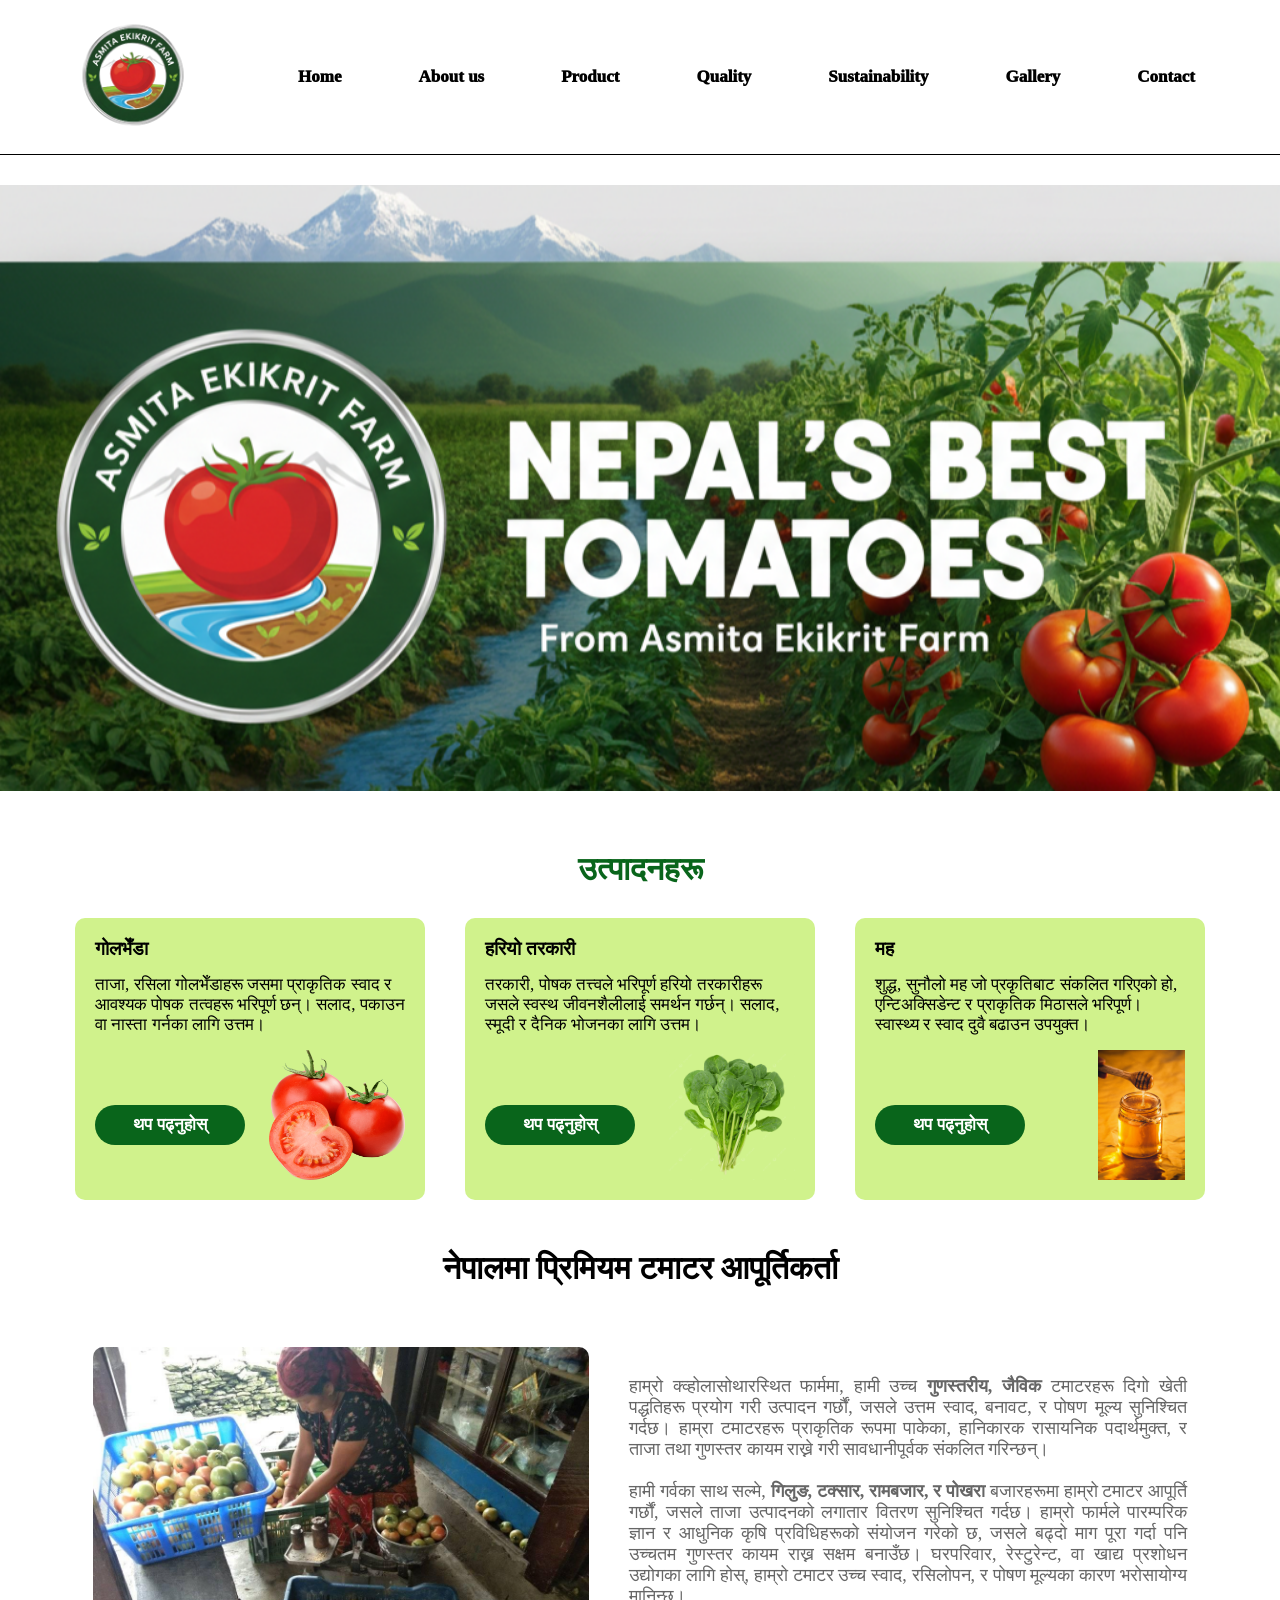
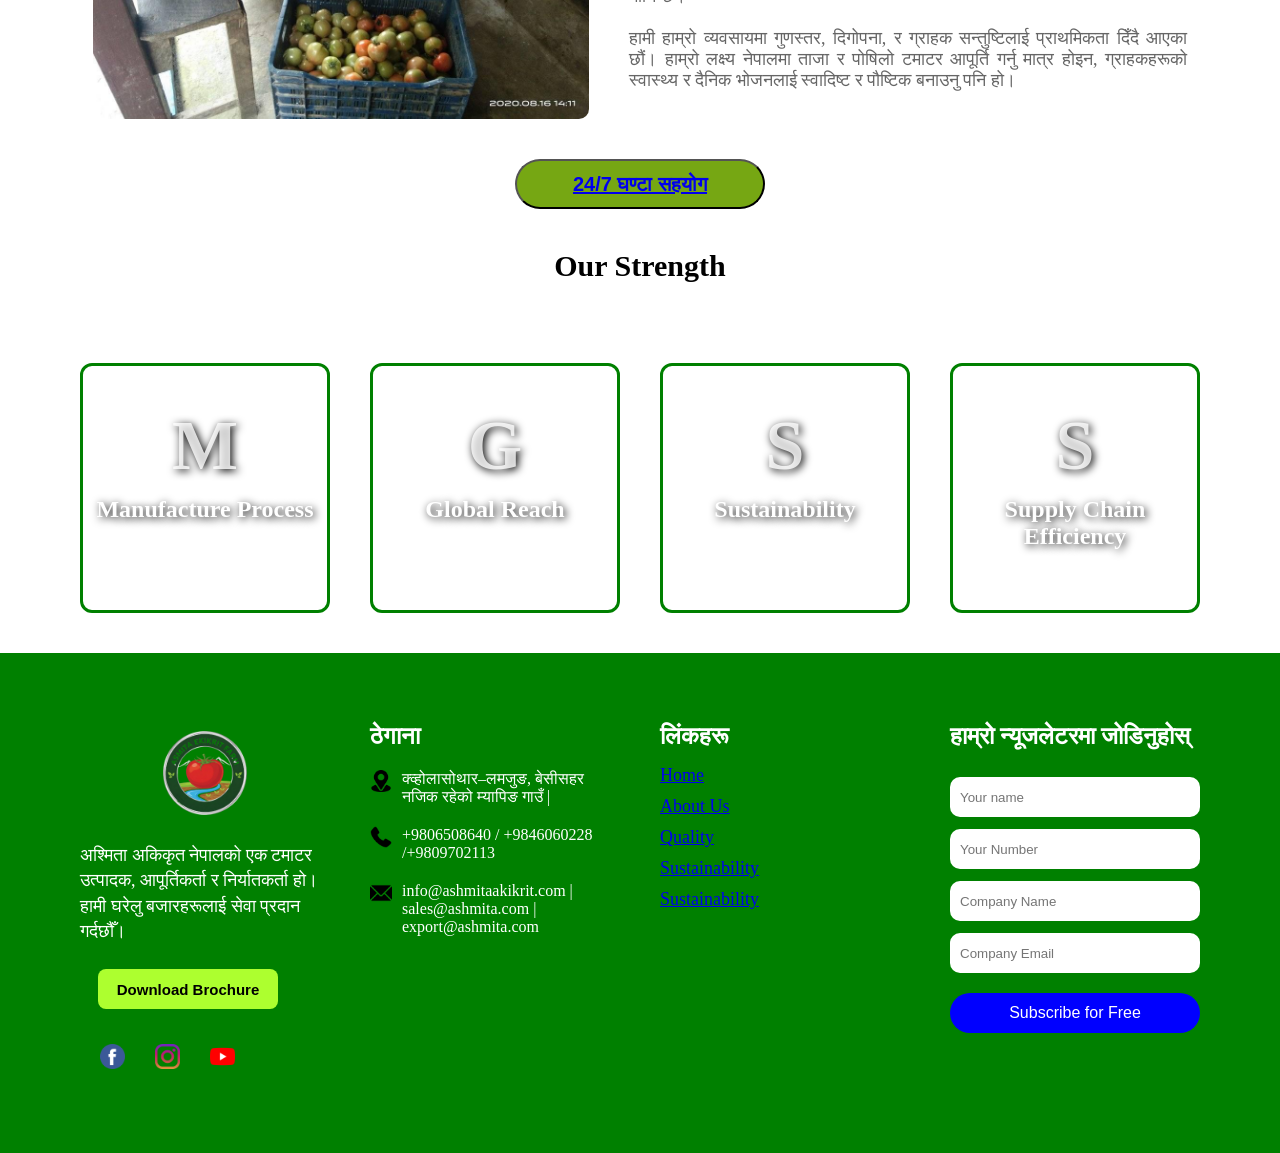
==== commit 763ed832: "Update index.html" ====
--- a/index.html
+++ b/index.html
@@ -11,16 +11,16 @@
     <header>        
         <nav id="navCont">
            <div id="logo">
-            <img id="logo-img" src="image/logo-removebg-preview.png" alt="logo alt">
+            <img id="logo-img" src="/image/logo-removebg-preview.png" alt="logo alt">
         </div>
 
             <a class="nav" href="#home">Home</a>
-            <a class="nav" href="#">About us</a>
-            <a class="nav" href="#">Product</a>
-            <a class="nav" href="#">Quality</a>
-            <a class="nav" href="#">Sustainability</a>
-            <a class="nav" href="#">Gallery</a>
-            <a class="nav" href="#">Contact</a>
+            <a class="nav" href="html/about.html">About us</a>
+            <a class="nav" href="html/product.html">Product</a>
+            <a class="nav" href="html/quality.html">Quality</a>
+            <a class="nav" href="html/sustain.html">Sustainability</a>
+            <a class="nav" href="html/gallery.html">Gallery</a>
+            <a class="nav" href="html/gallery.html">Contact</a>
         </nav>
     </header>
 
@@ -33,7 +33,7 @@
 
     <main>
         <div id="banner">
-            <img id="banner-pho" src="image/banner2.png" alt="banner">
+            <img id="banner-pho" src="/image/banner2.png" alt="banner">
         </div>
         
 
@@ -106,7 +106,7 @@
 
                 </p>
              </div>
-             <button id="supplybtn">24/7 घण्टा सहयोग</button>
+             <button id="supplybtn"><a id="btn-clr" href="html/contact.html">24/7 घण्टा सहयोग</a></button>
         </div>
 
         
@@ -118,22 +118,22 @@
 <div id="strength">
     <div id="str-cont">
 
-        <div class="str-box">
+        <div class="str-box" >
             <p class="p-str">M</p>
             <h3 class="h-str">Manufacture Process</h3>
         </div>
 
-        <div class="str-box">
+        <div class="str-box" >
             <p class="p-str">G</p>
             <h3 class="h-str">Global Reach</h3>
         </div>
 
-        <div class="str-box">
+        <div class="str-box" >
             <p class="p-str">S</p>
             <h3 class="h-str">Sustainability</h3>
         </div>
 
-        <div class="str-box" style="background-image: url('image/supply.avif');">
+        <div class="str-box">
             <p class="p-str">S</p>
             <h3 class="h-str">Supply Chain Efficiency</h3>
         </div>
@@ -157,9 +157,9 @@
             <button id="btn-e">Download Brochure</button>
 
             <div id="social">
-                <a href="#"><img class="img-e" src="image/facebook.png" alt=""></a>
-                <a href="#"><img class="img-e" src="image/instagram.png" alt=""></a>
-                <a href="#"><img class="img-e" src="image/youtube.png" alt=""></a>
+                <a href="https://www.facebook.com/kham.bahadurgrg"><img class="img-e" src="image/facebook.png" alt=""></a>
+                <a href="https://www.instagram.com/yamrit_gurung/"><img class="img-e" src="image/instagram.png" alt=""></a>
+                <a href="https://www.youtube.com/"><img class="img-e" src="image/youtube.png" alt=""></a>
             </div>
         </div>
 
@@ -168,7 +168,7 @@
             <h3 class="info-he">ठेगाना</h3>
 
             <div class="info">
-                <img class="info-img" src="image/location.png" alt="">
+               <a href="https://www.google.com/maps/place/Maping+%E0%A4%AE%E0%A4%AA%E0%A4%BF%E0%A4%99/@28.2542365,84.2413966,14.32z/data=!4m6!3m5!1s0x39959f0047cae0e9:0x9536aeb9dab28066!8m2!3d28.250669!4d84.262424!16s%2Fg%2F11lcmypb7j?entry=ttu&g_ep=EgoyMDI1MTIwMi4wIKXMDSoASAFQAw%3D%3D"> <img class="info-img" src="image/location.png" alt="location"></a>
                 <p>क्व्होलासोथार–लमजुङ, बेसीसहर नजिक रहेको म्यापिङ गाउँ |</p>
             </div>
 
@@ -188,18 +188,18 @@
             <h3 class="info-he">लिंकहरू</h3>
 
             <ul id="list-links">
-                <li>Home</li>
-                <li>About Us</li>
-                <li>Quality</li>
-                <li>Sustainability</li>
-                <li>Contact</li>
+                <li><a class="listL" href="#">Home</a></li>
+                <li><a class="listL"  href="html/about.html">About Us</a></li>
+                <li><a class="listL"  href="html/quality.html">Quality</a></li>
+                <li><a class="listL"  href="html/sustain.html">Sustainability</a></li>
+                <li><a class="listL"  href="html/contact.html">Sustainability</a></li>
             </ul>
         </div>
 
         <!-- Fourth Column -->
         <div id="footer-join" class="footer-c">
             <h3 class="info-he">हाम्रो न्यूजलेटरमा जोडिनुहोस्</h3>
-            <form action="/index.php">
+            <form action="index.php">
             <input class="input" placeholder="Your name" type="text">
             <input class="input" placeholder="Your Number" type="number">
             <input class="input" placeholder="Company Name" type="text">
@@ -211,11 +211,7 @@
 
     </div>
 </footer>
-     <script src="ind2ex.js"></script>
+     <script src="index.js"></script>
     
 </body>
-
 </html>
-
-
-
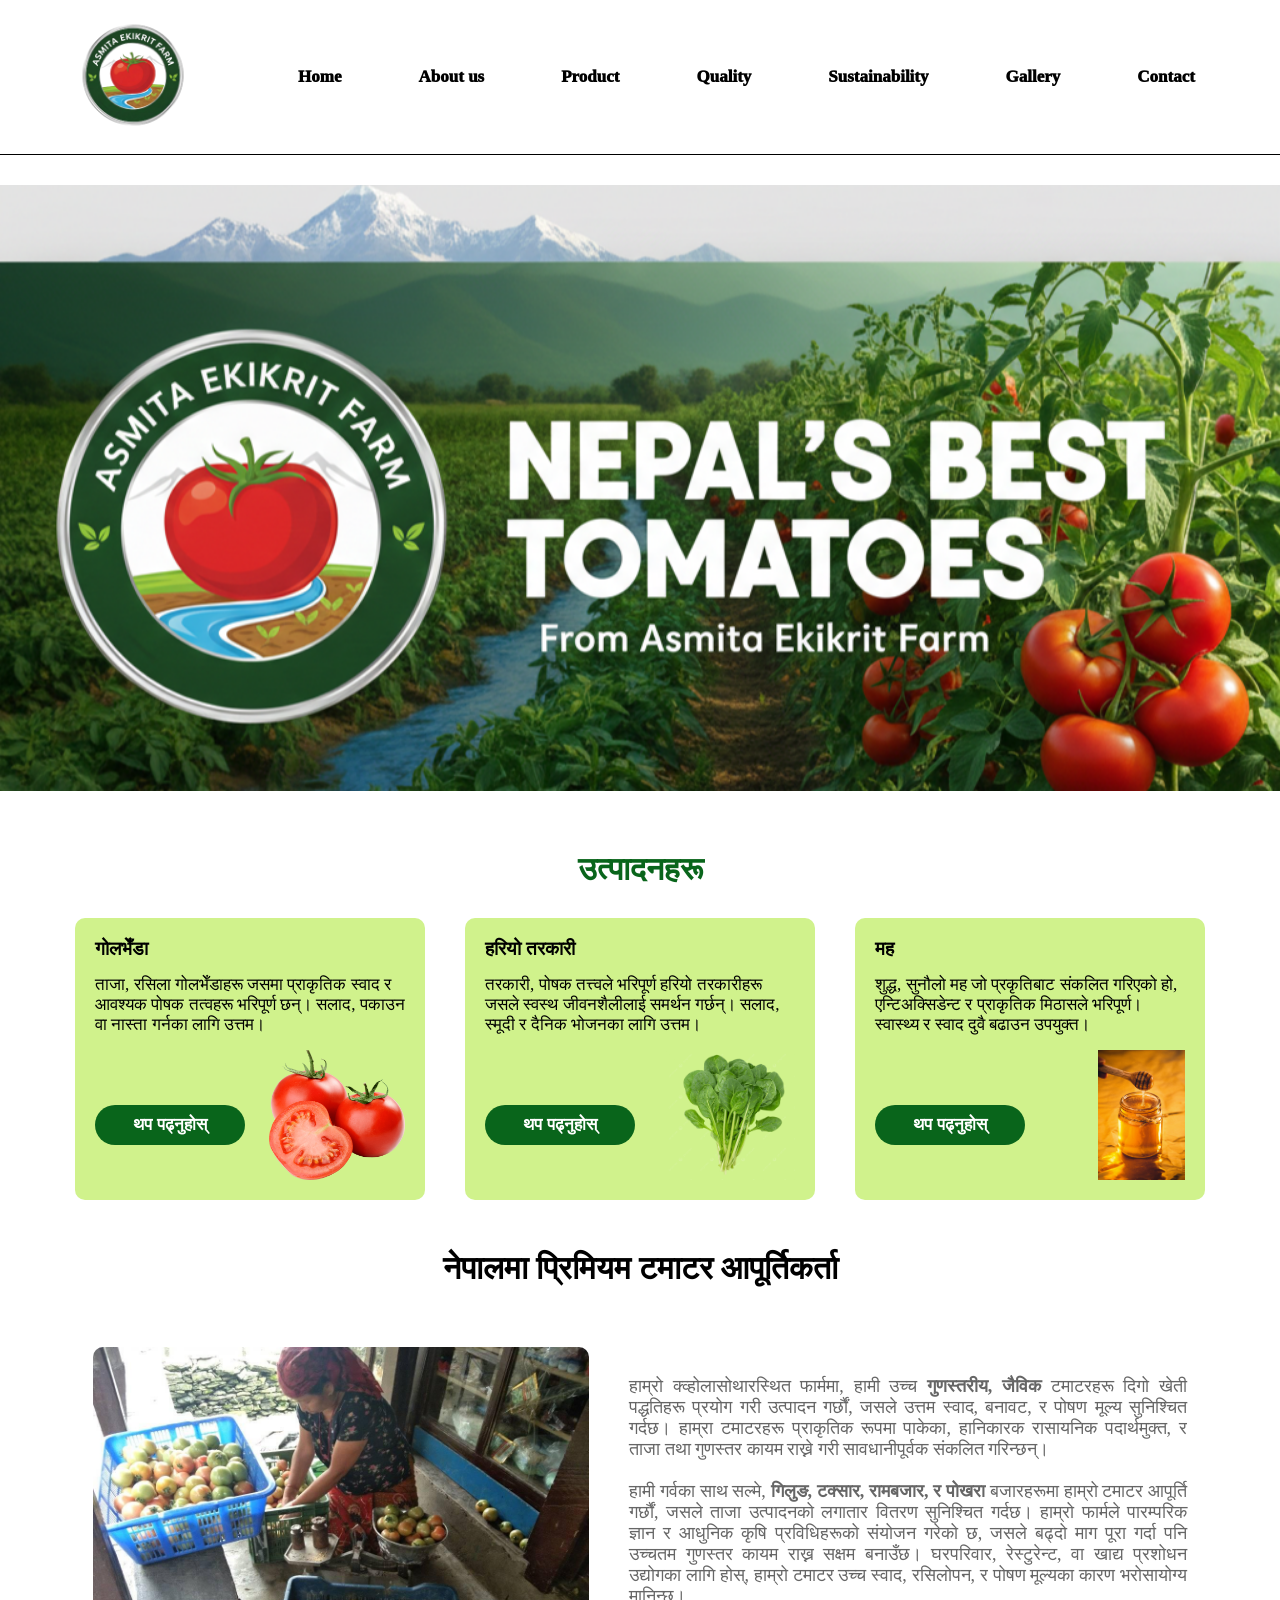
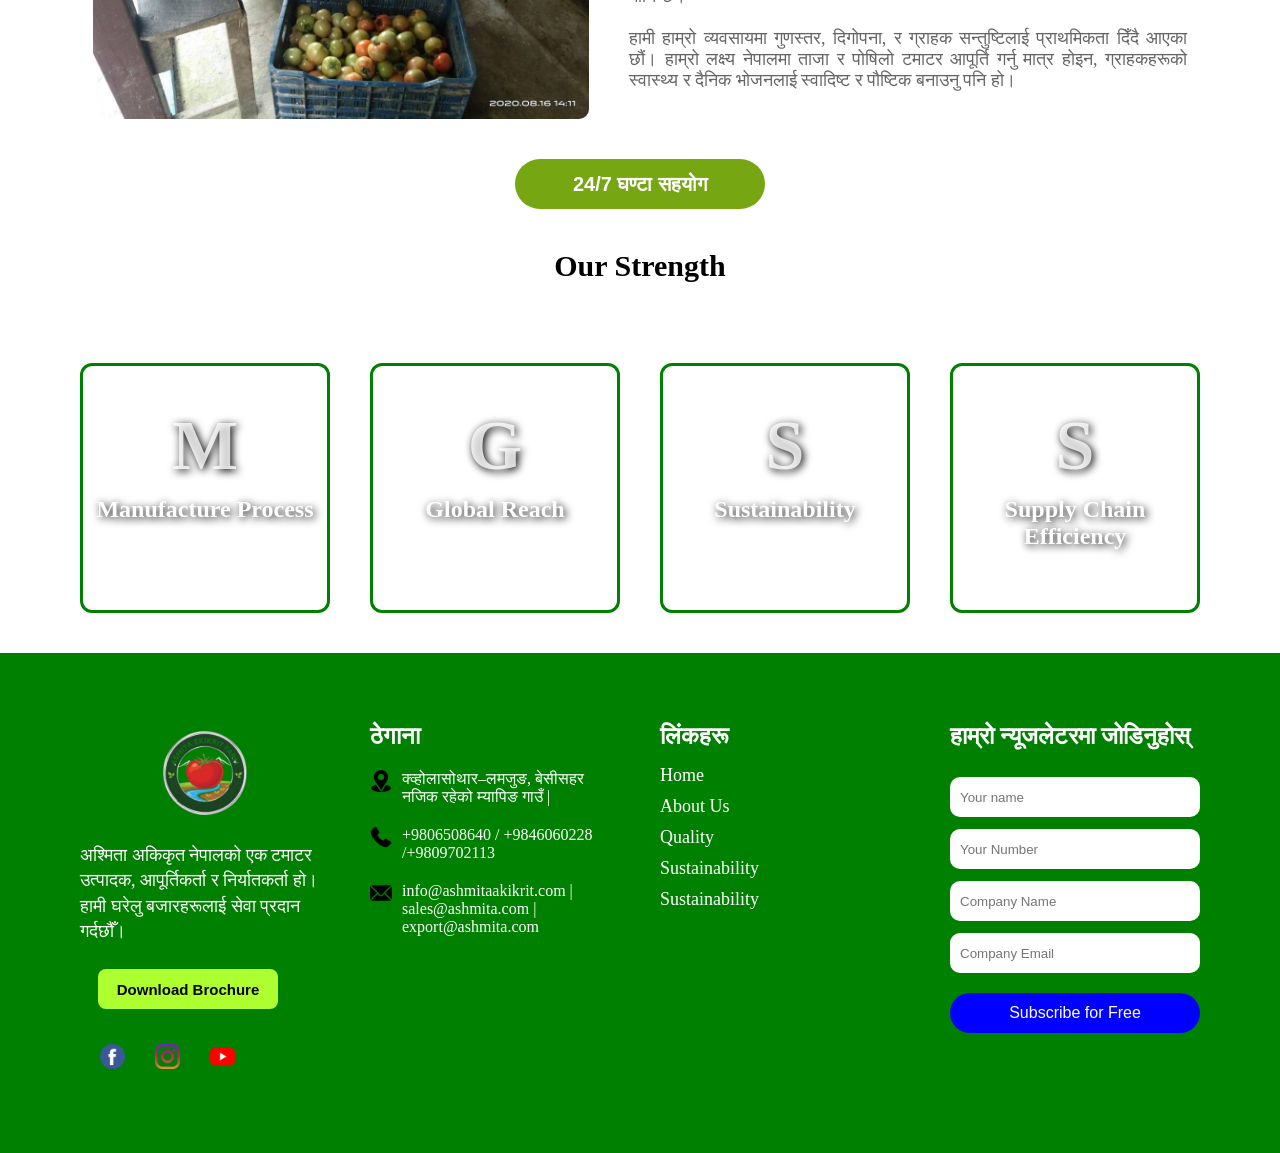
==== commit a2623278: "Update index.html" ====
--- a/index.html
+++ b/index.html
@@ -11,7 +11,7 @@
     <header>        
         <nav id="navCont">
            <div id="logo">
-            <img id="logo-img" src="/image/logo-removebg-preview.png" alt="logo alt">
+            <img id="logo-img" src="image/logo-removebg-preview.png" alt="logo alt">
         </div>
 
             <a class="nav" href="#home">Home</a>
@@ -33,7 +33,7 @@
 
     <main>
         <div id="banner">
-            <img id="banner-pho" src="/image/banner2.png" alt="banner">
+            <img id="banner-pho" src="image/banner2.png" alt="banner">
         </div>
         
 
@@ -215,3 +215,4 @@
     
 </body>
 </html>
+
--- a/css/index.css
+++ b/css/index.css
@@ -215,14 +215,23 @@
         height: 50px;
         width:250px;
         background-color: #76a713;
-        border-radius: 25px;
-        color: white;
-        font-size: 20px;
+        border-radius: 25px;        
         font-weight: bold;
         margin: 20px auto;
         display: block;
-        
-        
+         border:none;
+         cursor: pointer;
+        transition: width 0.5s ease ;    
+    }
+    #supplybtn:hover{
+        width:255px;
+    }
+
+
+    #btn-clr{
+        color: white;
+        text-decoration: none;
+        font-size: 20px;
     }
 
     @media (max-width: 768px) {
@@ -311,7 +320,16 @@
 
 
 
-
+ @media (max-width: 768px) {
+    #strength {
+        flex-direction: column;
+        text-align: center;
+    }
+
+}
+        /*
+            footer
+        */
 
 
 
@@ -416,4 +434,10 @@
     border: none;
     margin-top: 20px;
     cursor: pointer;
-}+}
+.listL{
+    color:white;
+    text-decoration: none;
+    
+
+}
